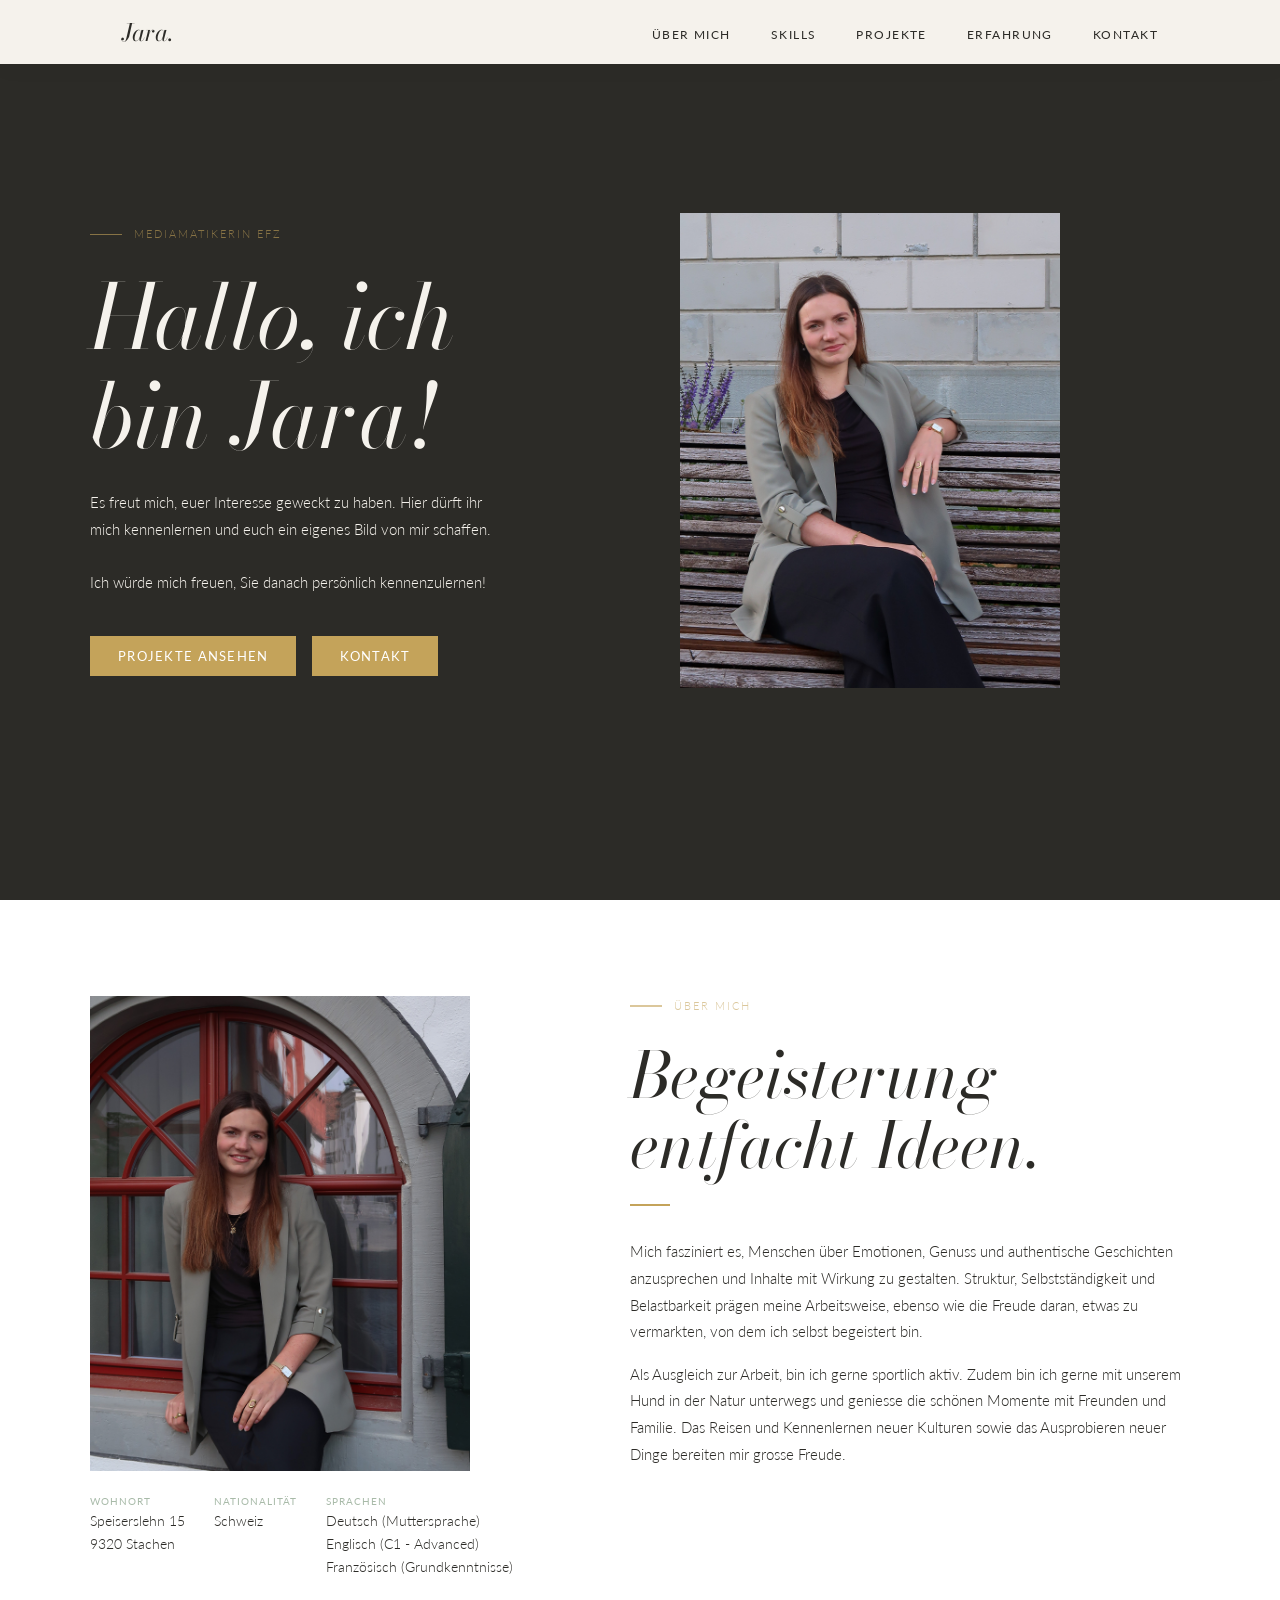
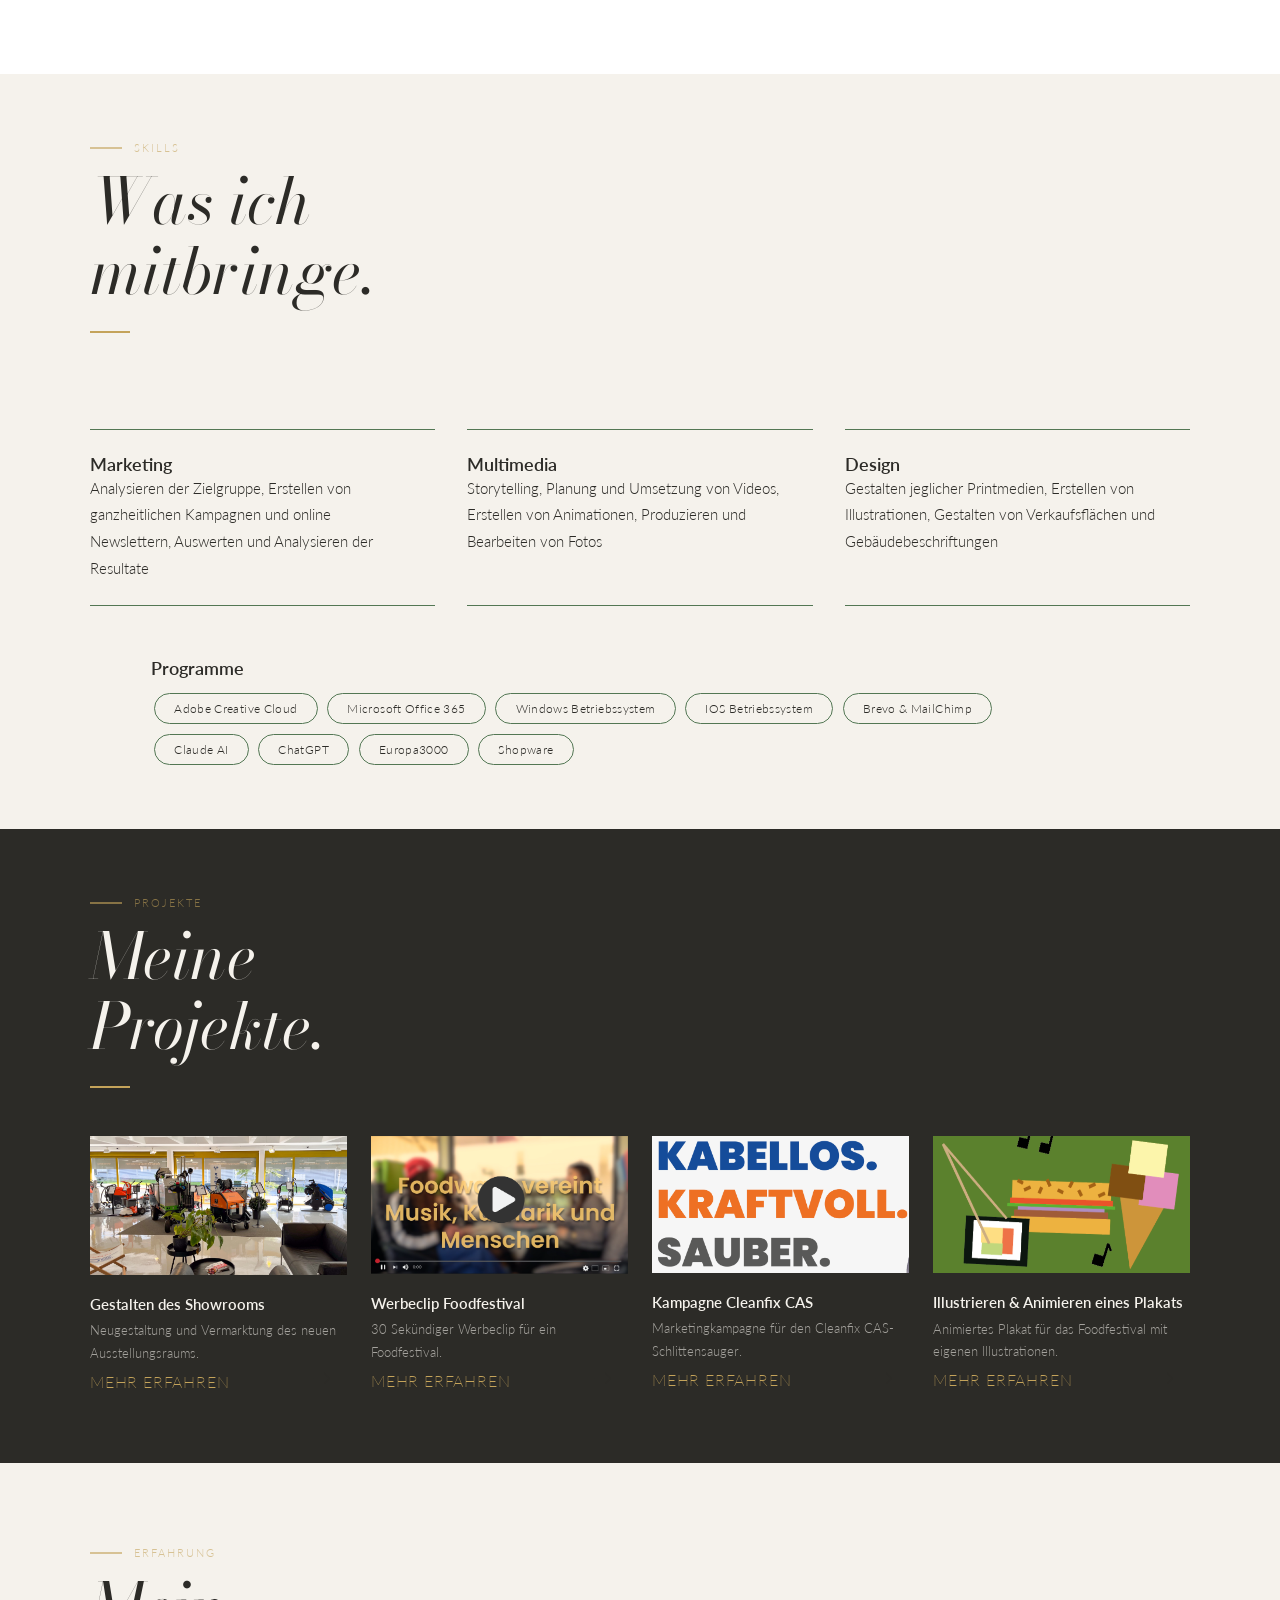
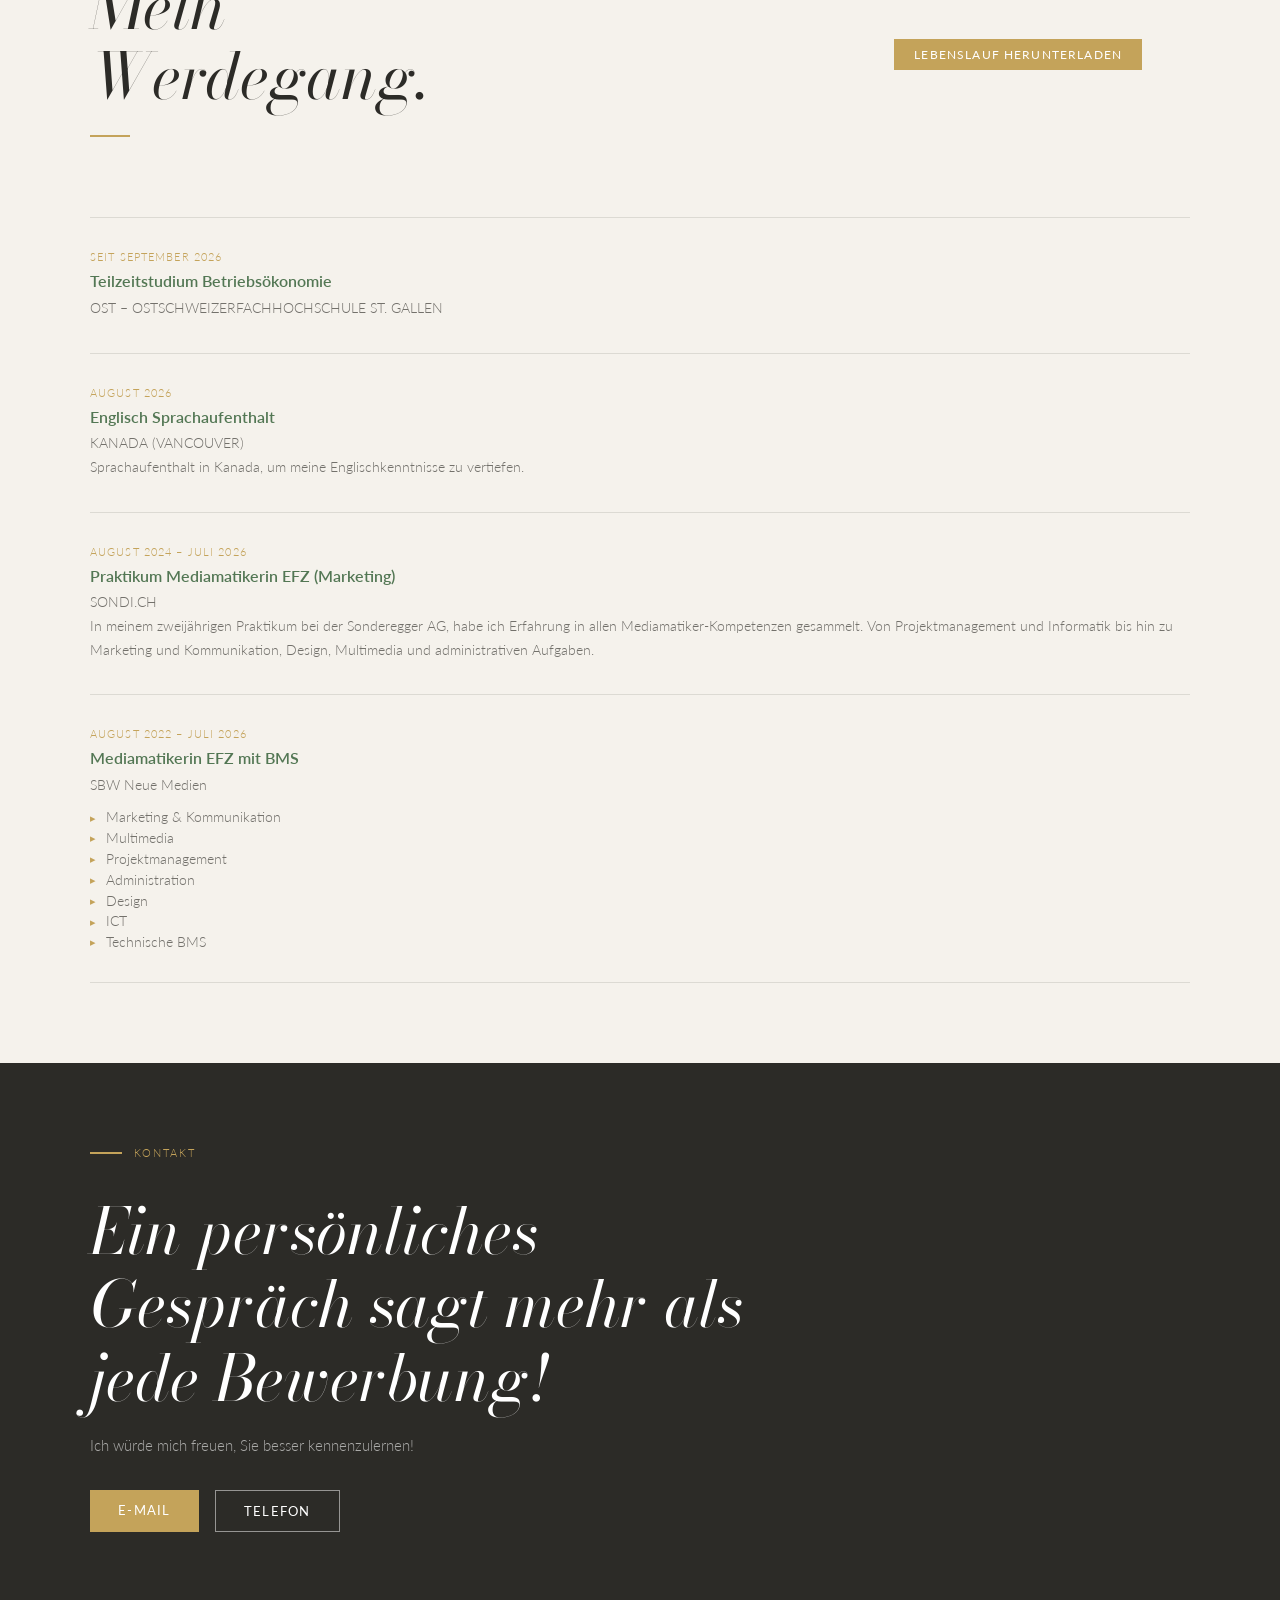
==== index.html @ 86c1e446 "CSS Cache aktualisiert" ====
<!doctype html>
<html lang="de">
  <head>
    <meta charset="UTF-8" />
    <meta name="viewport" content="width=device-width, initial-scale=1.0" />
    <title>Jara Haffter — Portfolio</title>
    <link rel="stylesheet" href="css/style.css?v=2" />
    <link rel="preconnect" href="https://fonts.googleapis.com" />
    <link rel="preconnect" href="https://fonts.gstatic.com" crossorigin />
    <link
      href="https://fonts.googleapis.com/css2?family=Bodoni+Moda:ital,wght@1,400;1,500&family=Lato:wght@300;400;600&display=swap"
      rel="stylesheet"
    />
  </head>
  <body>
    <!-- ==================== NAVIGATION ==================== -->
    <nav id="navbar">
      <div class="nav-inner">
        <a href="#hero" class="nav-logo">Jara.</a>
        <ul class="nav-links">
          <li><a href="#ueber-mich">Über mich</a></li>
          <li><a href="#skills">Skills</a></li>
          <li><a href="#projekte">Projekte</a></li>
          <li><a href="#erfahrung">Erfahrung</a></li>
          <li><a href="#kontakt">Kontakt</a></li>
        </ul>
        <button class="nav-toggle" aria-label="Menu öffnen">
          <span></span><span></span><span></span>
        </button>
      </div>
    </nav>

    <main id="main-page">
      <!-- HERO -->
      <section id="hero">
        <div class="hero-content reveal">
          <p class="label">MEDIAMATIKERIN EFZ</p>
          <h1>Hallo, ich<br />bin Jara!</h1>
          <p class="hero-text">
            Es freut mich, euer Interesse geweckt zu haben. Hier dürft ihr mich kennenlernen und euch ein eigenes Bild von mir schaffen. 
            <br>
            <br>Ich würde mich freuen, Sie danach persönlich kennenzulernen!
          </p>
          <div class="hero-buttons">
            <a href="#projekte" class="btn btn-gold">Projekte ansehen</a>
            <a href="#kontakt" class="btn btn-gold">Kontakt</a>
          </div>
        </div>
        <div class="hero-image reveal reveal-delay">
          <img
            src="assets/Bewerbungsfoto Jara Bank.png"
            alt="Beschreibung"
            class="hero-img-box"
          />
        </div>
      </section>

      <!-- ÜBER MICH -->
      <section id="ueber-mich">
        <div class="ueber-grid">
          <div class="ueber-image reveal">
            <img
              src="assets/Bewerbungsfoto Jara SG.png"
              alt="Beschreibung"
              class="hero-img-box"
            />
            <div class="ueber-meta">
              <div class="meta-item">
                <span class="meta-label">Wohnort</span>
                <span>Speiserslehn 15 <br />9320 Stachen</span>
              </div>
              <div class="meta-item">
                <span class="meta-label">Nationalität</span>
                <span>Schweiz</span>
              </div>
              <div class="meta-item">
                <span class="meta-label">Sprachen</span>
                <span
                  >Deutsch (Muttersprache)<br />Englisch (C1 - Advanced)<br />Französisch
                  (Grundkenntnisse)</span
                >
              </div>
            </div>
          </div>
          <div class="ueber-text reveal reveal-delay">
            <p class="label">ÜBER MICH</p>
            <h2>Begeisterung<br />entfacht Ideen.</h2>
            <div class="gold-line"></div>
            <p>
              Mich fasziniert es, Menschen über Emotionen, Genuss und authentische Geschichten anzusprechen und Inhalte mit Wirkung zu gestalten. Struktur, Selbstständigkeit und Belastbarkeit prägen meine Arbeitsweise, ebenso wie die Freude daran, etwas zu vermarkten, von dem ich selbst begeistert bin.

            </p>
            <p>
               Als Ausgleich zur Arbeit, bin ich gerne sportlich aktiv. Zudem bin ich gerne mit unserem Hund in der Natur unterwegs und geniesse die schönen Momente mit Freunden und Familie. Das Reisen und Kennenlernen neuer Kulturen sowie das Ausprobieren neuer Dinge bereiten mir grosse Freude. 
            </p>
          </div>
        </div>
      </section>

      <!-- ===== SKILLS — Hintergrund: CREAM ===== -->
<section id="skills" class="bg-cream">
  <div class="section-inner">
    <div class="skills-header reveal">
      <div class="skills-top">
        <div>
          <p class="label">SKILLS</p>
          <h2>Was ich<br />mitbringe.</h2>
          <div class="gold-line"></div>
        </div>
        <br>
        
       <!--   <a href="https://acrobat.adobe.com/id/urn:aaid:sc:EU:d9efe374-b7f2-4c94-9b83-6fc487d06c57"
  class="btn btn-gold btn-small"
  target="_blank"
  rel="noopener noreferrer"
>
  Zertifikate herunterladen-->
</a>
      </div>
    </div>

    <!-- Kompetenzen in Kästchen (3 Spalten mit Trennlinie oben) -->
    <div class="skills-grid reveal reveal-delay">
      <div class="skill-box">
        <h3>Marketing</h3>
        <p>Analysieren der Zielgruppe, Erstellen von ganzheitlichen Kampagnen und online Newslettern, Auswerten und Analysieren der Resultate </p>
      </div>
      <div class="skill-box">
        <h3>Multimedia</h3>
        <p>Storytelling, Planung und Umsetzung von Videos, Erstellen von Animationen, Produzieren und Bearbeiten von Fotos</p>
      </div>
      <div class="skill-box">
        <h3>Design</h3>
        <p>Gestalten jeglicher Printmedien, Erstellen von Illustrationen, Gestalten von Verkaufsflächen und Gebäudebeschriftungen</p>
      </div>
    </div>

    <!-- Programme als ovale Buttons -->
    <p class="h3-programme">Programme</p>
    <div class="programmes-pills reveal reveal-delay-2">
      <span class="pill">Adobe Creative Cloud</span>
      <span class="pill">Microsoft Office 365</span>
      <span class="pill">Windows Betriebssystem</span>
      <span class="pill">IOS Betriebssystem</span>
      <span class="pill">Brevo & MailChimp</span>
      <span class="pill">Claude AI</span>
      <span class="pill">ChatGPT</span>
      <span class="pill">Europa3000</span>
      <span class="pill">Shopware</span>
    </div>
  </div>
</section>

      <!-- PROJEKTE -->
      <section id="projekte">
        <div class="projekte-header reveal">
          <p class="label">PROJEKTE</p>
          <h2 class="h2-hell">Meine<br />Projekte.</h2>
          <div class="gold-line"></div>
        </div>
        
        
        <!-- SLIDER WRAPPER -->
<div class="projekte-slider-outer">
  <div class="projekte-grid" id="projekteGrid">
    <div class="projekt-karte" onclick="openProject('abschlussarbeit')">
      <img src="assets/Showroom innen 1.jpg" alt="Gestalten des Showrooms" />
      <div class="projekt-info">
        <h3>Gestalten des Showrooms</h3>
        <p>Neugestaltung und Vermarktung des neuen Ausstellungsraums.</p>
        <h4 class="mehr-erfahren">MEHR ERFAHREN</h4>
      </div>
      <div class="projekt-arrow">→</div>
    </div>
    <div class="projekt-karte" onclick="openProject('werbeclip')">
      <img src="assets/Mockup Foodfestival.png" alt="Werbeclip Foodfestival" />
      <div class="projekt-info">
        <h3>Werbeclip Foodfestival</h3>
        <p>30 Sekündiger Werbeclip für ein Foodfestival.</p>
        <h4 class="mehr-erfahren">MEHR ERFAHREN</h4>
      </div>
      <div class="projekt-arrow">→</div>
    </div>
    <div class="projekt-karte" onclick="openProject('kampagne')">
      <img src="assets/Kampagne Cleanfix.png" alt="Kampagne Cleanfix" />
      <div class="projekt-info">
        <h3>Kampagne Cleanfix CAS</h3>
        <p>Marketingkampagne für den Cleanfix CAS-Schlittensauger.</p>
        <h4 class="mehr-erfahren">MEHR ERFAHREN</h4>
      </div>
      <div class="projekt-arrow">→</div>
    </div>
    <div class="projekt-karte" onclick="openProject('digitalplakat')">
      <img src="assets/Illustrationen Foodfestival.png" alt="Illustrieren & Animieren" />
      <div class="projekt-info">
        <h3>Illustrieren & Animieren eines Plakats</h3>
        <p>Animiertes Plakat für das Foodfestival mit eigenen Illustrationen.</p>
        <h4 class="mehr-erfahren">MEHR ERFAHREN</h4>
      </div>
      <div class="projekt-arrow">→</div>
    </div>
  </div>
  <!-- Slider-Pfeile (nur sichtbar wenn 4 Projekte) -->
  <button class="projekte-prev" onclick="verschiebeGrid(-1)" aria-label="Zurück">&#8592;</button>
  <button class="projekte-next" onclick="verschiebeGrid(1)" aria-label="Weiter">&#8594;</button>
</div>



      </section>

      <!-- ===== ERFAHRUNG — Hintergrund: CREAM ===== -->
      <section id="erfahrung" class="bg-cream">
        <div class="section-inner">
          <!-- Zeile oben: Titel links + Button rechts -->
          <div class="erfahrung-top reveal">
            <div>
              <p class="label">Erfahrung</p>
              <h2>Mein<br />Werdegang.</h2>
              <div class="gold-line"></div>
            </div>
            <a
              href="assets/Jara_Haffter_Lebenslauf.pdf"
              class="btn btn-gold btn-small"
              target="_blank"
              rel="noopener noreferrer"
            >
              Lebenslauf herunterladen
            </a>
          </div>

          <!-- Timeline unten, volle Breite -->
          <div class="erfahrung-timeline reveal reveal-delay">
            <div class="timeline-item">
              <span class="timeline-date">Seit September 2026</span>
              <h4>Teilzeitstudium Betriebsökonomie</h4>
              <p>OST – OSTSCHWEIZERFACHHOCHSCHULE ST. GALLEN</p>
            </div>
            <div class="timeline-item">
              <span class="timeline-date">August 2026</span>
              <h4>Englisch Sprachaufenthalt</h4>
              <p>KANADA (VANCOUVER)</p>
              <p>
                 Sprachaufenthalt in Kanada, um meine Englischkenntnisse zu vertiefen. 
              </p>
            </div>
            <div class="timeline-item">
              <span class="timeline-date">August 2024 – Juli 2026</span>
              <h4>Praktikum Mediamatikerin EFZ (Marketing)</h4>
              <p>SONDI.CH</p>
              <p>
                In meinem zweijährigen Praktikum bei der Sonderegger AG, habe ich Erfahrung in allen Mediamatiker-Kompetenzen gesammelt. Von Projektmanagement und Informatik bis hin zu Marketing und Kommunikation, Design, Multimedia und administrativen Aufgaben.
              </p>
            </div>
            <div class="timeline-item">
              <span class="timeline-date">August 2022 – Juli 2026</span>
              <h4>Mediamatikerin EFZ mit BMS</h4>
              <p>SBW Neue Medien</p>
              <ul class="timeline-list">
                <li>Marketing & Kommunikation</li>
                <li>Multimedia</li>
                <li>Projektmanagement</li>
                <li>Administration</li>
                <li>Design</li>
                <li>ICT</li>
                <li>Technische BMS</li>
              </ul>
            </div>
          </div>
        </div>
      </section>
      
<!-- KONTAKT STARTSEITE -->
<section id="kontakt" class="kontakt-startseite">
  <div class="kontakt-inner reveal">
    <p class="label label-gold">KONTAKT</p>

    <h2>Ein persönliches Gespräch sagt mehr als jede Bewerbung!</h2>

    <p>
      Ich würde mich freuen, Sie besser kennenzulernen!
    </p>

    <div class="kontakt-buttons">
      <a href="mailto:jara.haffter@bluewin.ch" class="btn btn-gold">
        E-Mail
      </a>
      <a href="tel:+41789761591" class="btn btn-outline-light">
        Telefon
      </a>
    </div>
  </div>
</section>

    </main>

    <!-- ==================== PROJEKTSEITEN ==================== -->

    <!-- Projekt: Abschlussarbeit -->
    <div id="project-abschlussarbeit" class="project-page">
      <div class="project-page-inner">
        <button class="back-btn" onclick="closeProject()">
          ← Zurück zu mir
        </button>
        <header class="project-header">
          <h1>Neugestaltung Ausstellungsraum</h1>
          <div class="project-meta">
            <div class="meta-col">
              <span class="meta-label">Auftraggeber</span>
              <p>SOND.CH</p>
            </div>
            <div class="meta-col">
              <span class="meta-label">Aufgabe</span>
              <p>Neugestaltung, Umsetzung und Vermarktung Ausstellungsraum</p>
            </div>
            <div class="meta-col">
              <span class="meta-label">Kompetenzen</span>
              <p>
                Projektmanagement, Gestaltung, Marketing, Verkaufspsychologie
              </p>
            </div>
          </div>
        </header>
        <div class="slider-wrapper">
  <div class="slider-track">
    <!-- Deine 4 echten Bilder -->
    <img src="assets/Showroom Eingang.png" alt="Showroom 1" class="slide-img">
    <img src="assets/Showroom innen 1.jpg" alt="Showroom 2" class="slide-img">
    <img src="assets/Showroom innen 2.jpg" alt="Showroom 3" class="slide-img">
    <img src="assets/Showroom innen 3.jpg" alt="Showroom 4" class="slide-img">
    
    <!-- Erste 3 nochmals für nahtlosen Loop -->
    <img src="assets/Showroom Eingang.png" alt="Showroom 1" class="slide-img">
    <img src="assets/Showroom innen 1.jpg" alt="Showroom 2" class="slide-img">
    <img src="assets/Showroom innen 2.jpg" alt="Showroom 3" class="slide-img">
  </div>
</div>
        <div class="project-section project-section-dark">
          <div class="project-section-inner">
            <p class="label label-gold">Ausgangslage</p>
            <h2>Lagerraum<br />und Chaos.</h2>
            <div class="gold-line"></div>
            <div class="project-text-qr">
              <p>
                Zu Beginn der Abschlussarbeit war der Ausstellungsraum 
unübersichtlich und wurde als Lagerraum statt als 
Präsentationsfläche genutzt. Es fehlten Struktur, Ordnung 
und ein ansprechendes Konzept. Ziel der Arbeit war die 
Neugestaltung und gezielte Vermarktung des Raumes, um 
ihn attraktiver und funktionaler zu machen.
              </p>
            <img
                src="assets/Showroom Ausgangslage.png"
                alt="Beschreibung"
                class="Showroom-qr-code"
              />   <a href="https://www.youtube.com/shorts/EJjlT7f16Dc" target="_blank" rel="noopener noreferrer">
    
            </div>
               <a href="https://www.youtube.com/watch?v=IgrmFS0_rEs" target="_blank" rel="noopener noreferrer">

  <h4> Ausgangslage des Showrooms ansehen →</h4></a>
          </div>
        </div>
        <div class="project-section project-section-light">
          <div class="project-section-inner">
            <p class="label">Umsetzung</p>
            <h2>Planen. Schuften.<br />Koordinieren.</h2>
            <div class="gold-line"></div>
            <p>
              Für die Umsetzung des neuen Ausstellungsraums übernahm 
ich die Planung, Gestaltung und praktische Einrichtung des 
Raumes. Zudem koordinierte ich die Zusammenarbeit mit 
Herstellern und setzte verschiedene Marketingmassnahmen 
um, darunter Printmedien wie Gebäudebeschriftungen, 
Kundenstopper und eine Eingangstafel sowie einen Newsletter 
zur Kundeneinladung.
            </p>
          </div>
        </div>
        <div class="project-section project-section-cream">
          <div class="project-section-inner">
            <p class="label">Resultat</p>
            <h2>Ein Raum<br />der verkauft.</h2>
            <div class="gold-line"></div>
            <div class="project-text-qr">
              <p>
                Durch die Neugestaltung entstand aus einem unübersichtlichen 
Lagerraum ein moderner und ansprechender Ausstellungsraum 
mit klarer Struktur. Der Raum dient nun nicht mehr nur zur 
Aufbewahrung, sondern unterstützt aktiv die Präsentation und 
den Verkauf der Produkte.
              </p>
              <img
                src="assets/Showroom Endresultat.png"
                alt="Beschreibung"
                class="Showroom-qr-code"
              />
            </div>
            <a href="https://youtu.be/GZUeJyhZw00?si=0cGHIA0KCc6vvdgM" target="_blank" rel="noopener noreferrer">

  <h4> Endresultat des Showrooms ansehen →</h4></a>
          </div>
        </div>
        <div class="naechstes-projekt" onclick="openProject('werbeclip')">
          <span>Nächstes Projekt</span><span class="arrow-long">→</span>
        </div>
        <footer class="project-footer">
          <!-- KONTAKT -->
      <section id="kontakt">
        <div class="kontakt-inner reveal">
          <p class="label label-gold">KONTAKT</p>
          <h2>Ein persönliches Gespräch sagt mehr als jede Bewerbung!</h2>
          <p>
            Ich würde mich freuen, Sie besser
            kennenzulernen!
          </p>
          <div class="kontakt-buttons">
            <a href="mailto:jara.haffter@bluewin.ch" class="btn btn-gold"
              >E-Mail</a
            >
            <a href="tel:+41789761591" class="btn btn-outline-light">Telefon</a>
          </div>
        </div>
        <div class="kontakt-image reveal reveal-delay">
         
      </section>
    </main>

        </footer>
      </div>
    </div>

    <!-- Projekt: Werbeclip -->
    <div id="project-werbeclip" class="project-page">
      <div class="project-page-inner">
        <button class="back-btn" onclick="closeProject()">
          ← Zurück zu mir
        </button>
        <header class="project-header">
          <div class="project-title-row">
            <h1>Werbeclip<br />Foodfestival</h1>
            <img
              src="assets/Logo Foodfestival.png"
              alt="Beschreibung"
              class="Logo-foodfestival"
            />
          </div>
          <div class="project-meta">
            <div class="meta-col">
              <span class="meta-label">Auftraggeber</span>
              <p>SBW Neue Medien</p>
            </div>
            <div class="meta-col">
              <span class="meta-label">Aufgabe</span>
              <p>30 Sekündiger Werbeclip für ein Kulinarisches Foodfestival</p>
            </div>
            <div class="meta-col">
              <span class="meta-label">Kompetenzen</span>
              <p>Filmen, Videobearbeitung, Colorgrading</p>
            </div>
          </div>
        </header>
        <a href="https://youtu.be/MUrGu_nYk3Q?si=TOD7Xm5jo0huGFuM" target="_blank" rel="noopener noreferrer">
  <img 
    src="assets/Mockup Foodfestival.png"
    alt="Beschreibung"
    class="mockup-foodfestival"
  />
</a>
        <div class="project-section project-section-dark">
          <div class="project-section-inner">
            <p class="label label-gold">Ausgangslage</p>
            <h2>Szene ohne<br />Event.</h2>
            <div class="gold-line"></div>
            <p>
              Die Ausgangslage des Projekts war die Produktion eines 30-sekündigen 
Werbeclips für ein fiktives Foodfestival. Da kein echtes Festival stattfand,
stand uns kein originales Videomaterial zur Verfügung. Deshalb mussten 
wir eine passende Story entwickeln, die wir mit eigenen Aufnahmen kreativ 
und realistisch umsetzen konnten.
            </p>
          </div>
        </div>
        <div class="project-section project-section-light">
          <div class="project-section-inner">
            <p class="label">Umsetzung</p>
            <h2>Produzieren. Bearbeiten.<br />Finalisieren.</h2>
            <div class="gold-line"></div>
            <p>
              Für die Umsetzung entwickelten wir eine eigene Storyline und filmten sämtliche 
Szenen selbst mit eigenen Schauspielern. Anschliessend bearbeiteten wir das Material 
durch Videoschnitt und Color Grading und passten den Werbeclip sowohl im Hoch- 
als auch im Querformat an.
            </p>
            <img
              src="assets/Storyboard Foodfestival.png"
              alt="Beschreibung"
              class="storyboard"
            />
          </div>
        </div>
        <div class="project-section project-section-cream">
          <div class="project-section-inner">
            <p class="label">Resultat</p>
            <h2>Musik & Kulinarik<br />vereint.</h2>
            <div class="gold-line"></div>
            <p>
              Durch die kreative Umsetzung entstand trotz fehlender Möglichkeit, ein echtes 
Foodfestival zu filmen, ein lebendiger und stimmungsvoller Werbeclip. Das 
Video verbindet Kulinarik und Musik zu einem gemeinsamen Erlebnis und 
vermittelt die Atmosphäre eines vielseitigen Festivals. So zeigt der Clip, dass 
das Festival für alle gedacht ist und jede Besucherin und jeder Besucher etwas 
Passendes für sich entdecken kann. 
            </p>
            <div class="project-qr-row">
  <div class="qr-item">
    <a href="https://youtu.be/MUrGu_nYk3Q?si=3A1ZSjH2JjFM_AS5" target="_blank" rel="noopener noreferrer">
      <h4>Video im Querformat ansehen →</h4>
    </a>
    <img src="assets/Werbeclip Foodfestival.png" alt="QR Querformat" class="Showroom-qr-code"/>
  </div>
  <div class="qr-item">
    <a href="https://youtube.com/shorts/uzRjJMxq1lc?si=EtrHERQIF9JhZGFL" target="_blank" rel="noopener noreferrer">
      <h4>Video im Hochformat ansehen →</h4>
    </a>
    <img src="assets/Werbeclip Foodfestival 9x16.png" alt="QR Hochformat" class="Showroom-qr-code"/>
  </div>
</div>
          </div>
        </div>
        <div class="naechstes-projekt" onclick="openProject('kampagne')">
          <span>Nächstes Projekt</span><span class="arrow-long">→</span>
        </div>
        <footer class="project-footer">
          <!-- KONTAKT -->
      <section id="kontakt">
        <div class="kontakt-inner reveal">
          <p class="label label-gold">KONTAKT</p>
          <h2>Ein persönliches Gespräch sagt mehr als jede Bewerbung!</h2>
          <p>
            Ich würde mich freuen, Sie besser
            kennenzulernen!
          </p>
          <div class="kontakt-buttons">
            <a href="mailto:jara.haffter@bluewin.ch" class="btn btn-gold"
              >E-Mail</a
            >
            <a href="tel:+41789761591" class="btn btn-outline-light">Telefon</a>
          </div>
        </div>
        <div class="kontakt-image reveal reveal-delay">
         
      </section>
        </footer>
      </div>
    </div>

    <!-- Projekt: Digital Plakat -->
    <div id="project-digitalplakat" class="project-page">
      <div class="project-page-inner">
        <button class="back-btn" onclick="closeProject()">
          ← Zurück zu mir
        </button>
        <header class="project-header">
          <div class="project-title-row">
            <h1>Animation<br />Foodfestival</h1>
            <img
              src="assets/Logo Foodfestival.png"
              alt="Beschreibung"
              class="Logo-foodfestival"
            />
          </div>
          <div class="project-meta">
            <div class="meta-col">
              <span class="meta-label">Auftraggeber</span>
              <p>SBW Neue Medien</p>
            </div>
            <div class="meta-col">
              <span class="meta-label">Aufgabe</span>
              <p>
                Digitales Plakat für das Foodfestival mit eigenen Illustrationen
              </p>
            </div>
            <div class="meta-col">
              <span class="meta-label">Kompetenzen</span>
              <p>Illustration, Animation, Design</p>
            </div>
          </div>
        </header>
        <div class="project-plakat-row">
          <img
            src="assets/Mockup Animationsplakat.png"
            alt="Beschreibung"
            class="animationsplakat"
          />
        
          <div class="CTA1">
            <a href="https://www.youtube.com/shorts/EJjlT7f16Dc" target="_blank" rel="noopener noreferrer">
    <h4>Animiertes Plakat ansehen →</h4>
  </a>
          </div>
          <img
            src="assets/Animation Foodfestival.png"
            alt="Beschreibung"
            class="Logo-foodfestival"
          /> 
        </div>
        <div class="project-section project-section-dark">
          <div class="project-section-inner">
            <p class="label label-gold">Ausgangslage</p>
            <h2>Simpel aber<br />aussagekräftig.</h2>
            <div class="gold-line"></div>
            <p>
              Ausgangslage des Projekts war die Entwicklung eines visuellen
              Auftritts für das Foodfestival. Dafür sollten eigene
              Illustrationen und Grafiken gestaltet werden, die das Thema
              Kulinarik und Festivalstimmung widerspiegeln.
            </p>
          </div>
        </div>
        <div class="project-section project-section-light">
          <div class="project-section-inner">
            <p class="label">Umsetzung</p>
            <h2>Einfach in<br />Szene gebracht.</h2>
            <div class="gold-line"></div>
            <p>
              In der Umsetzung wurden die Illustrationen sorgfältig in Adobe
              Illustrator erstellt. Anschliessend wurden die Grafiken in Adobe
              After Effects importiert, wo sie animiert und zu einem lebendigen,
              bewegten Plakat zusammengestellt wurden.
            </p>
            <div class="illustration-row">
              <img
                src="assets/Glase Foodfestival.png"
                alt="Beschreibung"
                class="Logo-foodfestival"
              />
              <img
                src="assets/Burger Foodfestival.png"
                alt="Beschreibung"
                class="Logo-foodfestival"
              />
              <img
                src="assets/Sushi Foodfestival.png"
                alt="Beschreibung"
                class="Logo-foodfestival"
              />
            </div>
          </div>
        </div>
        <div class="project-section project-section-cream">
          <div class="project-section-inner">
            <p class="label">Resultat</p>
            <h2>Musik & Kulinarik<br />vereint.</h2>
            <div class="gold-line"></div>
            <p>
              Durch die gestalterische und technische Umsetzung entstand ein
              animiertes Plakat, das Musik und Kulinarik miteinander verbindet.
              Verschiedene Speisen und musikalische Elemente verschmelzen zu
              einer lebendigen Gesamtkomposition.
            </p>
            <a href="https://www.youtube.com/shorts/EJjlT7f16Dc" target="_blank" rel="noopener noreferrer">
    <h4 class="CTA2">Animiertes Plakat ansehen →</h4>
  </a>
            <img
              src="assets/Animation Foodfestival.png"
              alt="Beschreibung"
              class="Logo-foodfestival"
            />
          </div>
        </div>
        <div class="naechstes-projekt" onclick="openProject('abschlussarbeit')">
          <span>Nächstes Projekt</span><span class="arrow-long">→</span>
        </div>
        <footer class="project-footer">
          <!-- KONTAKT -->
      <section id="kontakt">
        <div class="kontakt-inner reveal">
          <p class="label label-gold">KONTAKT</p>
          <h2>Ein persönliches Gespräch sagt mehr als jede Bewerbung!</h2>
          <p>
            Ich würde mich freuen, Sie besser
            kennenzulernen!
          </p>
          <div class="kontakt-buttons">
            <a href="mailto:jara.haffter@bluewin.ch" class="btn btn-gold"
              >E-Mail</a
            >
            <a href="tel:+41789761591" class="btn btn-outline-light">Telefon</a>
          </div>
        </div>
        <div class="kontakt-image reveal reveal-delay">
         
      </section>
        </footer>
      </div>
    </div>


    <!-- Projekt: Kampagne Cleanfix -->
<div id="project-kampagne" class="project-page">
  <div class="project-page-inner">
    <button class="back-btn" onclick="closeProject()">
      ← Zurück zu mir
    </button>
    <header class="project-header">
      <h1>Kampagne<br />Cleanfix CAS</h1>
      <div class="project-meta">
        <div class="meta-col">
          <span class="meta-label">Auftraggeber</span>
          <p>Sonderegger AG</p>
        </div>
        <div class="meta-col">
          <span class="meta-label">Aufgabe</span>
          <p>Marketingkampagne für die CAS-Schlittensauger von Cleanfix</p>
        </div>
        <div class="meta-col">
          <span class="meta-label">Kompetenzen</span>
          <p>Marketing, Design, Kampagnenführung, Auswertung</p>
        </div>
      </div>
    </header>

    <!-- Bild oben — ersetze mit deinem Asset 
    <img src="assets/Kampagne Cleanfix.png" alt="Kampagne Cleanfix" style="width:100%; margin-bottom:3rem; object-fit:cover; max-height:480px;" />
-->
    <div class="project-section project-section-dark">
      <div class="project-section-inner">
        <p class="label label-gold">Ausgangslage</p>
        <h2>Ein Produkt.<br />Eine Botschaft.</h2>
        <div class="gold-line"></div>
        <p>
          Für die Marke Cleanfix übernahm ich die Marketingkampagne für den CAS-Schlittensauger. Der Auftrag umfasste die gesamte Kampagnenführung, von der strategischen Planung über die kreative Umsetzung bis hin zur datenbasierten Auswertung. Ziel war es, die Kernbotschaft des Produkts kabellos, kraftvoll und effizient, klar und zielgruppengerecht zu kommunizieren und die Verkaufszahlen messbar zu steigern.
        </p>
      </div>
    </div>

    <div class="project-section project-section-light">
      <div class="project-section-inner">
        <p class="label">Umsetzung</p>
        <h2>Planen. Gestalten.<br />Auswerten.</h2>
        <div class="gold-line"></div>
        <p>
          In der Planungsphase analysierte ich die Zielgruppe und definierte die relevanten Kommunikationskanäle sowie die Kernbotschaften der Kampagne. Darauf aufbauend entwickelte ich ein Design, das sich durch alle Massnahmen zog. Die kreativen Inhalte umfassten einen Newsletter sowie eine E-Mail-Signatur und einen digitalen Banner, die gestalterisch und inhaltlich auf die Produktstärken ausgerichtet waren. Dabei legte ich besonderen Wert auf eine klare visuelle Hierarchie, eine wirkungsvolle Call-to-Action-Führung und eine durchgehend markenkonforme Bildsprache. Anschliessend übernahm ich die Auswertung der Kampagne anhand der definierten KPIs.
        </p>
        <div class="illustration-row" style="margin-top:2rem; flex-wrap:wrap; gap:1.5rem; align-items:flex-start;">
          <div>
            <p class="meta-label" style="font-size:0.65rem; letter-spacing:0.1em; text-transform:uppercase; color:#537754; opacity:0.6; margin-bottom:0.5rem;">E-Mailsignatur</p>
            <!-- Ersetze mit deinem Asset: assets/Kampagne Signatur.png -->
            <img src="assets/Kampagne Signatur.png" alt="E-Mail Signatur" style="max-width:320px; border:1px solid #e0ddd5;" />
          </div>
          <div>
            <p class="meta-label" style="font-size:0.65rem; letter-spacing:0.1em; text-transform:uppercase; color:#537754; opacity:0.6; margin-bottom:0.5rem;">Digitaler Banner</p>
            <!-- Ersetze mit deinem Asset: assets/Kampagne Banner.png -->
            <img src="assets/Kampagne Banner.png" alt="Digitaler Banner" style="max-width:320px; border:1px solid #e0ddd5;" />
          </div>
        </div>
      </div>
    </div>

    <div class="project-section project-section-cream">
      <div class="project-section-inner">
        <p class="label">Resultat</p>
        <h2>Kabellos.<br />Kraftvoll. Sauber.</h2>
        <div class="gold-line"></div>
        <div class="project-text-qr">
          <p>
            Durch die gezielte Kampagnenführung entstand ein konsistenter und wirkungsvoller Markenauftritt für den CAS-Schlittensauger. Die Massnahmen kommunizierten die Produktstärken klar und zielgruppengerecht, steigerten die Aufmerksamkeit und lieferten messbare Resultate anhand der definierten KPIs.
          </p>
          <!-- QR-Code Platzhalter — ersetze src mit deinem Asset -->
          <img src="assets/Kampagne QR.png" alt="Newsletter ansehen" class="Showroom-qr-code" />
        </div>
        <h4 style="margin-top:1rem;"><a href="https://mailchi.mp/873b0a849e50/kabellos-kraftvoll-sauber-cleanfix-cas-sauger-jetzt-entdecken" target="_blank" rel="https://mailchi.mp/873b0a849e50/kabellos-kraftvoll-sauber-cleanfix-cas-sauger-jetzt-entdecken">Newsletter ansehen →</a></h4>
      </div>
    </div>

    <div class="naechstes-projekt" onclick="openProject('digitalplakat')">
      <span>Nächstes Projekt</span><span class="arrow-long">→</span>
    </div>

<footer class="project-footer">
  <section style="background:var(--dark); padding:6rem max(2rem, calc((100vw - 1100px) / 2 + 2rem)); display:flex; align-items:flex-end; justify-content:space-between; overflow:hidden;">
    <div style="flex:1; max-width:600px;">
      <p class="label label-gold">KONTAKT</p>
      <h2 style="color:var(--white); font-size:clamp(2.5rem, 5vw, 5rem); margin-bottom:1rem;">Ein persönliches Gespräch sagt mehr als jede Bewerbung!</h2>
      <p style="color:rgba(255,255,255,0.6); margin-bottom:2rem;">Ich würde mich freuen, Sie besser kennenzulernen!</p>
      <div class="kontakt-buttons">
        <a href="mailto:jara.haffter@bluewin.ch" class="btn btn-gold">E-Mail</a>
        <a href="tel:+41789761591" class="btn btn-outline-light">Telefon</a>
      </div>
    </div>
  </section>
</footer>
  </div>
</div>

    <script src="js/main.js"></script>
  </body>
</html>
---- css/style.css ----
/* ==========================================
   JARA HAFFTER PORTFOLIO — STYLESHEET
   ========================================== */

/* ---------- CSS VARIABLEN ---------- */
:root {
  --cream: #f5f2ec;
  --dark: #2c2b27;
  --gold: #c4a35a;
  --green: #537754;
  --white: #ffffff;
  --red: #750429;

  --font-title: "Bodoni Moda", Georgia, serif;
  --font-body: "Lato", sans-serif;

  --max-width: 1100px;
  --nav-height: 64px;
  --transition: 0.3s ease;
}

/* ---------- RESET ---------- */
*,
*::before,
*::after {
  box-sizing: border-box;
  margin: 0;
  padding: 0;
}
html {
  scroll-behavior: smooth;
}
body {
  font-family: var(--font-body);
  font-weight: 300;
  background: var(--cream);
  color: var(--dark);
  overflow-x: hidden;
}
img {
  max-width: 100%;
  display: block;
}
ul {
  list-style: none;
}
a {
  text-decoration: none;
  color: inherit;
  transition: color var(--transition);
}

/* ---------- TYPOGRAFIE ---------- */
h1,
h2 {
  font-family: var(--font-title);
  font-style: italic;
  font-weight: 400;
  line-height: 1.1;
}
h1 {
  font-size: clamp(3rem, 7vw, 7rem);
}
h2 {
  font-size: clamp(2.5rem, 5vw, 5rem);
}
h3 {
  font-family: var(--font-body);
  font-weight: 600;
  font-size: 1.1rem;
}
h4 {
  font-family: var(--font-body);
  font-weight: 600;
  font-size: 1rem;
}
p {
  font-size: 0.95rem;
  line-height: 1.75;
  font-weight: 300;
}

.label {
  font-family: var(--font-body);
  font-weight: 300;
  font-size: 0.7rem;
  letter-spacing: 0.18em;
  text-transform: uppercase;
  color: #c4a35a;
  opacity: 0.6;
  margin-bottom: 0.5rem;
  display: flex;
  align-items: center;
  gap: 0.75rem;
}
.label::before {
  content: "";
  display: inline-block;
  width: 2rem;
  height: 1.5px;
  background: var(--gold);
  flex-shrink: 0;
}
.label-gold {
  color: var(--gold);
  opacity: 1;
}

.gold-line {
  width: 2.5rem;
  height: 2px;
  background: var(--gold);
  margin: 1.5rem 0 2rem;
}

/* ---------- BUTTONS ---------- */
.btn {
  display: inline-block;
  padding: 0.75rem 1.75rem;
  font-family: var(--font-body);
  font-size: 0.8rem;
  font-weight: 400;
  letter-spacing: 0.1em;
  text-transform: uppercase;
  transition: all var(--transition);
  cursor: pointer;
  border: none;
}
.btn-gold {
  background: var(--gold);
  color: var(--white);
}
.btn-gold:hover {
  background: var(--dark);
  color: var(--white);
}
.btn-outline {
  background: transparent;
  border: 1.5px solid var(--dark);
  color: var(--dark);
}
.btn-outline:hover {
  background: var(--gold);
  border-color: var(--gold);
  color: var(--white);
}
.btn-outline-light {
  background: transparent;
  border: 1.5px solid rgba(255, 255, 255, 0.5);
  color: var(--white);
}
.btn-outline-light:hover {
  background: var(--gold);
  border-color: var(--gold);
}
.btn-small {
  padding: 0.55rem 1.25rem;
  font-size: 0.72rem;
}

/* ---------- PLATZHALTER ---------- */
.img-placeholder {
  background: #e0ddd5;
  border-radius: 2px;
}

/* ---------- NAVIGATION ---------- */
#navbar {
  position: fixed;
  top: 0;
  left: 0;
  right: 0;
  z-index: 1000;
  height: var(--nav-height);
  background: var(--cream);
  box-shadow: 0 1px 20px rgba(44, 43, 39, 0.07);
}
.nav-inner {
  max-width: var(--max-width);
  margin: 0 auto;
  padding: 0 2rem;
  height: 100%;
  display: flex;
  align-items: center;
  justify-content: space-between;
}
.nav-logo {
  font-family: var(--font-title);
  font-style: italic;
  font-size: 1.5rem;
  color: var(--dark);
  font-weight: 400;
}
.nav-logo:hover {
  color: var(--gold);
}
.nav-links {
  display: flex;
  gap: 2.5rem;
}
.nav-links a {
  font-size: 0.75rem;
  font-weight: 400;
  letter-spacing: 0.12em;
  text-transform: uppercase;
  color: var(--dark);
  position: relative;
  padding-bottom: 3px;
}
.nav-links a::after {
  content: "";
  position: absolute;
  bottom: 0;
  left: 0;
  width: 0;
  height: 1.5px;
  background: var(--gold);
  transition: width var(--transition);
}
.nav-links a:hover {
  color: var(--gold);
}
.nav-links a:hover::after {
  width: 100%;
}
.nav-toggle {
  display: none;
  flex-direction: column;
  gap: 5px;
  background: none;
  border: none;
  cursor: pointer;
  padding: 4px;
}
.nav-toggle span {
  display: block;
  width: 24px;
  height: 1.5px;
  background: var(--dark);
  transition: all var(--transition);
}

/* ---------- REVEAL ANIMATIONEN ---------- */
.reveal {
  opacity: 1;
  transform: translateY(0);
  transition: opacity 0.75s ease, transform 0.75s ease;
}
.reveal.visible {
  opacity: 1;
  transform: translateY(0);
}
.reveal-delay { transition-delay: 0.15s; }
.reveal-delay-2 { transition-delay: 0.3s; }

/* ---------- HERO ---------- */
#hero {
  min-height: 100vh;
  background-color: #2c2b27;
  display: grid;
  grid-template-columns: 1fr 1fr;
  align-items: center;
  gap: 5rem;
  padding-top: var(--nav-height);
  padding-bottom: 4rem;
  padding-left: max(2rem, calc((100vw - var(--max-width)) / 2));
  padding-right: max(2rem, calc((100vw - var(--max-width)) / 2));
}
.hero-content .label { margin-bottom: 1.5rem; }
.hero-content h1 { margin-bottom: 1.5rem; color: var(--cream); }
.hero-text { max-width: 420px; margin-bottom: 2.5rem; color: var(--cream); }
.hero-buttons { display: flex; gap: 1rem; flex-wrap: wrap; }
.hero-img-box { width: 100%; aspect-ratio: 4/5; max-width: 380px; }

/* ---------- ÜBER MICH ---------- */
#ueber-mich {
  background: var(--white);
  padding-top: 6rem;
  padding-bottom: 6rem;
  padding-left: max(2rem, calc((100vw - var(--max-width)) / 2));
  padding-right: max(2rem, calc((100vw - var(--max-width)) / 2));
}
.ueber-grid {
  max-width: var(--max-width);
  margin: 0 auto;
  display: grid;
  grid-template-columns: 1fr 1.3fr;
  align-items: start;
  padding: 0;
}
.ueber-img-box { width: 100%; aspect-ratio: 3/4; margin-bottom: 2rem; }
.ueber-meta { display: flex; position: relative; width: 540px; gap: 1.8rem; margin-top: 1.5rem; }
.meta-item .meta-label {
  font-size: 0.65rem;
  font-weight: 400;
  letter-spacing: 0.1em;
  text-transform: uppercase;
  color: #537754;
  opacity: 0.5;
  display: block;
  margin-bottom: 0.2rem;
}
.meta-item span:last-child { font-size: 0.85rem; line-height: 1.6; }
.ueber-text .label { margin-bottom: 1.5rem; }
.ueber-text p { margin-bottom: 1rem; }

/* ---------- SKILLS ---------- */
#skills {
  padding: 4rem max(2rem, calc((100vw - var(--max-width)) / 2));
  background: var(--cream);
}
.section-inner { max-width: var(--max-width); margin: 0 auto; padding: 0; }
.skills-top {
  display: flex;
  flex-direction: row;
  align-items: flex-start;
  justify-content: space-between;
  gap: 2rem;
  margin-bottom: 0;
}
.skills-top > div { flex: 1; }
.skills-top > a { flex-shrink: 0; margin-top: 6rem; margin-right: 10rem; }
.skill-box {
  border-top: 1.5px solid #537754;
  border-bottom: 1.5px solid #537754;
  padding: 1.5rem 2rem 1.5rem 0;
}
.skill-box:hover { border-color: var(--gold); transform: translateY(-4px); }
.skills-header { max-width: var(--max-width); margin: 0 auto 3rem; }
.skills-grid {
  max-width: var(--max-width);
  margin: 0 auto 3rem;
  display: grid;
  grid-template-columns: repeat(3, 1fr);
  gap: 2rem;
  padding-top: 1rem;
}
.skill-group { border-top: 1.5px solid var(--dark); padding-top: 1.5rem; }
.skill-group h3 { margin-bottom: 0.75rem; font-size: 0.9rem; }
.skill-group p { font-size: 0.82rem; opacity: 0.7; }
.h3-programme { font-family: var(--font-body); font-weight: 600; font-size: 1.1rem; margin-left: 3.8rem; margin-bottom: 0.5rem; }
.programmes-pills { display: flex; flex-wrap: wrap; gap: 0.6rem; margin-left: 4rem; margin-right: 10rem; }
.pill {
  display: inline-block;
  padding: 0.45rem 1.2rem;
  border: 1.5px solid #537754;
  border-radius: 999px;
  font-size: 0.75rem;
  font-weight: 300;
  letter-spacing: 0.03em;
  transition: all var(--transition);
  cursor: default;
}
.pill:hover { border-color: var(--gold); color: var(--gold); }

/* ---------- PROJEKTE ---------- */
#projekte {
  padding-top: 4rem;
  padding-bottom: 4rem;
  padding-left: max(2rem, calc((100vw - var(--max-width)) / 2));
  padding-right: max(2rem, calc((100vw - var(--max-width)) / 2));
  background: #2c2b27;
}
.projekte-header {
  max-width: var(--max-width);
  margin: 0 auto 3rem;
}
.h2-hell { color: #f5f2ec; }

/* 4 Karten nebeneinander */
.projekte-slider-outer {
  max-width: var(--max-width);
  margin: 0 auto;
}
#projekteGrid {
  display: grid !important;
  grid-template-columns: repeat(4, 1fr) !important;
  gap: 1.5rem;
}
.projekte-prev,
.projekte-next {
  display: none;
}

.projekt-karte {
  cursor: pointer;
  position: relative;
  overflow: hidden;
  transition: transform var(--transition);
}
.projekt-karte:hover { transform: translateY(-4px); }
.projekt-karte:hover .projekt-arrow { color: var(--gold); transform: translateX(4px); }
.projekt-info { padding: 1.25rem 0 0.5rem; }
.projekt-info h3 { font-size: 0.95rem; margin-bottom: 0.4rem; color: #f5f2ec; }
.projekt-info p { font-size: 0.8rem; opacity: 0.6; color: #f5f2ec; }
.mehr-erfahren { font-weight: 200; font-size: 1rem; letter-spacing: 0.05em; margin-top: 0.5rem; color: #c4a35a; }
.projekt-arrow { position: absolute; bottom: 0.6rem; right: 1rem; font-size: 1.2rem; transition: all var(--transition); }

/* ---------- ERFAHRUNG ---------- */
#erfahrung {
  background: var(--cream);
  color: var(--dark);
  padding: 5rem max(2rem, calc((100vw - var(--max-width)) / 2));
}
.erfahrung-top {
  display: flex;
  flex-direction: row;
  align-items: flex-start;
  justify-content: space-between;
  gap: 2rem;
  margin-bottom: 3rem;
}
.erfahrung-top > div { flex: 1; }
.erfahrung-top > a { flex-shrink: 0; margin-top: 6rem; margin-right: 10rem; }
.timeline-item { padding: 2rem 0; border-bottom: 1px solid rgba(44, 43, 39, 0.12); }
.timeline-item:hover { transform: translateY(-4px); }
.timeline-item:first-child { border-top: 1px solid rgba(44, 43, 39, 0.12); }
.timeline-date { font-size: 0.7rem; letter-spacing: 0.1em; text-transform: uppercase; color: var(--gold); display: block; margin-bottom: 0.5rem; }
.timeline-item h4 { color: #537754; font-size: 1rem; margin-bottom: 0.4rem; }
.timeline-item p { color: rgba(44, 43, 39, 0.65); font-size: 0.85rem; }
.timeline-list { margin-top: 0.75rem; display: flex; flex-direction: column; gap: 0.3rem; }
.timeline-list li { font-size: 0.85rem; color: rgba(44, 43, 39, 0.65); padding-left: 1rem; position: relative; }
.timeline-list li::before { content: "▸"; position: absolute; left: 0; color: var(--gold); font-size: 0.7rem; top: 0.1em; }

/* ---------- KONTAKT ---------- */
#kontakt {
  background: var(--dark);
  padding: 6rem 0;
  display: flex;
  align-items: flex-end;
  justify-content: space-between;
  overflow: hidden;
}
.kontakt-inner {
  padding: 0 4rem 0 max(2rem, calc((100vw - var(--max-width)) / 2 + 2rem));
  flex: 1;
  max-width: 600px;
}
.kontakt-inner .label { color: var(--gold); opacity: 1; }
.kontakt-inner h2 { color: var(--white); font-size: clamp(2.5rem, 5vw, 5rem); margin-bottom: 1rem; }
.kontakt-inner p { color: rgba(255, 255, 255, 0.6); margin-bottom: 2rem; }
.kontakt-buttons { display: flex; gap: 1rem; flex-wrap: wrap; }
.kontakt-img-box {
  width: 280px;
  height: 360px;
  flex-shrink: 0;
  margin-right: max(2rem, calc((100vw - var(--max-width)) / 2 + 2rem));
  align-self: flex-end;
}

/* ---------- PROJEKTSEITEN ---------- */
.project-page {
  display: none;
  position: fixed;
  inset: 0;
  background: var(--cream);
  z-index: 2000;
  overflow-y: auto;
  opacity: 0;
  transition: opacity 0.4s ease;
}
.project-page.active { display: block; }
.project-page.visible { opacity: 1; }
.project-page-inner {
  max-width: var(--max-width);
  margin: 0 auto;
  padding: calc(var(--nav-height) + 3rem) 2rem 0;
}
.back-btn {
  background: none;
  border: none;
  cursor: pointer;
  font-family: var(--font-body);
  font-size: 0.78rem;
  font-weight: 300;
  letter-spacing: 0.08em;
  color: #537754;
  opacity: 0.6;
  transition: all var(--transition);
  padding: 0;
  margin-bottom: 3rem;
  display: block;
}
.back-btn:hover { opacity: 1; color: var(--gold); }

.project-header { margin-bottom: 3rem; }
.project-header h1 {
  font-size: clamp(2.5rem, 6vw, 6rem);
  margin-bottom: 2.5rem;
  position: relative;
  padding: 1.5rem 0;
}
.project-header h1::before,
.project-header h1::after {
  content: '';
  display: block;
  width: 3rem;
  height: 2px;
  background: var(--gold);
  margin-bottom: 1.5rem;
}
.project-header h1::after { margin-top: 1.5rem; margin-bottom: 0; }

.project-title-row {
  display: flex;
  align-items: flex-start;
  justify-content: space-between;
  gap: 2rem;
  margin-bottom: 2.5rem;
}
.project-title-row h1 { margin-bottom: 0; }
.Logo-foodfestival { width: 20%; height: 20%; margin-top: 2rem; }
.mockup-foodfestival { width: 50%; height: 50%; margin-bottom: 3rem; margin-left: 16rem; }
.storyboard { border: #c4a35a solid 1px; margin-top: 2rem; width: 90%; height: 90%; }
.animationsplakat { width: 50%; height: 50%; }
.CTA1 { padding-top: 8rem; }
.CTA2 { padding-top: 2rem; }

.project-meta {
  display: grid;
  grid-template-columns: repeat(3, 1fr);
  gap: 2rem;
  border-top: 1px solid rgba(44, 43, 39, 0.2);
  padding-top: 1.5rem;
}
.meta-col .meta-label {
  font-size: 0.7rem;
  letter-spacing: 0.1em;
  text-transform: uppercase;
  color: #537754;
  opacity: 0.5;
  display: block;
  margin-bottom: 0.5rem;
}
.meta-col p { font-size: 0.85rem; line-height: 1.6; }

.project-section {
  margin: 0 calc(50% - 50vw);
  padding: 5rem max(2rem, calc((100vw - var(--max-width)) / 2 + 2rem));
}
.project-section-dark { background: var(--dark); color: var(--white); }
.project-section-dark h2 { color: var(--white); }
.project-section-dark p { color: rgba(255, 255, 255, 0.65); }
.project-section-dark .label { color: var(--gold); opacity: 1; }
.project-section-light { background: #ffffff; color: var(--dark); }
.project-section-light h2 { color: var(--dark); }
.project-section-cream { background: var(--cream); color: var(--dark); }
.project-section-inner { max-width: 680px; }
.project-section-inner h2 { margin-bottom: 0; }

.project-text-qr { display: flex; gap: 3rem; align-items: flex-start; }
.project-text-qr p { flex: 1; }

.Showroom-qr-code { width: 120px; height: 120px; object-fit: contain; flex-shrink: 0; margin-top: 0.5rem; }

.project-qr-row {
  display: flex;
  flex-direction: row;
  gap: 3rem;
  margin-top: 2rem;
  align-items: flex-start;
  flex-wrap: wrap;
}
.qr-item { display: flex; flex-direction: column; gap: 0.75rem; align-items: flex-start; }
.qr-item h4 { font-size: 0.85rem; font-weight: 400; opacity: 0.8; }

.project-plakat-row { display: flex; align-items: flex-start; gap: 2rem; padding: 1rem 0; }
.illustration-row { display: flex; gap: 2rem; margin-top: 2rem; flex-wrap: wrap; }

.naechstes-projekt {
  background: #537754;
  color: var(--white);
  margin: 0 calc(50% - 50vw);
  padding: 3rem max(2rem, calc((100vw - var(--max-width)) / 2 + 2rem));
  display: flex;
  align-items: center;
  justify-content: space-between;
  cursor: pointer;
  transition: background var(--transition);
}
.naechstes-projekt:hover { background: #c4a35a; }
.naechstes-projekt span:first-child { font-family: var(--font-title); font-style: italic; font-size: clamp(1.8rem, 4vw, 3.5rem); }
.arrow-long { font-size: 2rem; transition: transform var(--transition); }
.naechstes-projekt:hover .arrow-long { transform: translateX(8px); color: var(--gold); }

.project-footer {
  background: var(--dark);
  margin: 0 calc(50% - 50vw);
  padding: 5rem max(2rem, calc((100vw - var(--max-width)) / 2 + 2rem));
}
.project-footer .kontakt-inner { padding-left: 0; padding-right: 0; max-width: 600px; }
.project-footer h2 { color: var(--white); }
.project-footer p { color: rgba(255, 255, 255, 0.6); }

/* ---- BILDSLIDER (Showroom auto-scroll) ---- */
.slider-wrapper { overflow: hidden; width: 100%; margin: 2rem 0; }
.slider-track { display: flex; gap: 4px; animation: slide 12s linear infinite; }
.slider-track:hover { animation-play-state: paused; }
.slide-img { width: 30%; aspect-ratio: 4/3; object-fit: cover; flex-shrink: 0; }
@keyframes slide {
  0%   { transform: translateX(0); }
  100% { transform: translateX(calc(-33.333% - 1.5px)); }
}

/* ---------- RESPONSIVE ---------- */
@media (max-width: 900px) {
  .nav-links {
    display: none;
    position: absolute;
    top: var(--nav-height);
    left: 0; right: 0;
    background: var(--cream);
    padding: 1.5rem 2rem 2rem;
    flex-direction: column;
    gap: 1.25rem;
    border-top: 1px solid rgba(44,43,39,0.1);
    box-shadow: 0 8px 24px rgba(44,43,39,0.1);
  }
  .nav-links.open { display: flex; }
  .nav-toggle { display: flex; }

  #hero {
    grid-template-columns: 1fr;
    text-align: center;
    padding: calc(var(--nav-height) + 2rem) 1.5rem 3rem;
    gap: 2rem;
    min-height: auto;
  }
  .hero-content .label { justify-content: center; }
  .hero-content .label::before { display: none; }
  .hero-img-box { margin: 0 auto; max-width: 260px; }
  .hero-image { display: flex; justify-content: center; }
  .hero-buttons { justify-content: center; }
  .hero-text { margin: 0 auto 2rem; }

  #ueber-mich { padding: 3rem 1.5rem; }
  .ueber-grid { grid-template-columns: 1fr; gap: 2rem; padding: 0; }
  .ueber-image { display: flex; flex-direction: column; align-items: center; }
  .hero-img-box { width: 75%; max-width: 280px; margin: 0 auto 1.5rem; aspect-ratio: 3/4; object-fit: cover; }
  .ueber-meta { width: 100%; flex-direction: column; gap: 1rem; margin-top: 0; }
  .ueber-text { padding: 0 0.5rem; }
  .ueber-text h2 { font-size: clamp(2rem, 8vw, 3rem); word-break: break-word; hyphens: auto; }

  #skills { padding: 3rem 1.5rem; }
  .skills-header { margin-left: 0; margin-right: 0; }
  .skills-grid { grid-template-columns: 1fr; gap: 1rem; margin-left: 0; margin-right: 0; }
  .h3-programme { margin-left: 0; }
  .programmes-pills { margin-left: 0; margin-right: 0; }
  .skills-top { flex-direction: column; gap: 1.5rem; }
  .skills-top > a { margin-top: 0; margin-right: 0; align-self: flex-start; }

  #projekte { padding: 3rem 1.5rem; }
  #projekteGrid { grid-template-columns: 1fr !important; gap: 2rem; }
  .projekt-karte img { width: 100%; height: 220px; object-fit: cover; }

  #erfahrung { padding: 3rem 1.5rem; }
  .erfahrung-top { flex-direction: column; gap: 1.5rem; }
  .erfahrung-top > a { margin-top: 0; margin-right: 0; align-self: flex-start; }
  .erfahrung-top h2 { font-size: clamp(2rem, 8vw, 3rem); }

  #kontakt { flex-direction: column; padding: 3rem 1.5rem; gap: 2rem; }
  .kontakt-inner { padding: 0; max-width: 100%; }
  .kontakt-inner h2 { font-size: 2rem; }
  .kontakt-img-box { display: none; }

  .project-page-inner { padding: calc(var(--nav-height) + 1.5rem) 1.5rem 0; }
  .project-header h1 { font-size: 2rem; }
  .project-meta { grid-template-columns: 1fr; gap: 1rem; }
  .project-title-row { flex-direction: column; gap: 1rem; }
  .project-title-row h1 { font-size: 2rem; }
  .Logo-foodfestival { width: 40%; height: auto; margin-top: 0; }
  .project-section { padding: 3rem 1.5rem; margin: 0; }
  .naechstes-projekt { margin: 0; padding: 2rem 1.5rem; }
  .naechstes-projekt span:first-child { font-size: 1.6rem; }
  .project-footer { margin: 0; padding: 3rem 1.5rem; }
  .project-text-qr { flex-direction: column; gap: 1.5rem; }
  .Showroom-qr-code { width: 60% !important; height: auto !important; }
  .mockup-foodfestival { width: 100%; margin-left: 0; margin-bottom: 2rem; }
  .storyboard { width: 100%; height: auto; }
  .project-qr-row { flex-direction: column; gap: 1rem; }
  .project-plakat-row { flex-direction: column; gap: 1.5rem; }
  .animationsplakat { width: 100%; height: auto; }
  .CTA1 { padding-top: 0; }
  .illustration-row { gap: 1rem; justify-content: center; }
  .illustration-row img { width: 30%; height: auto; }
}

@media (max-width: 600px) {
  h1 { font-size: 3rem; }
  h2 { font-size: 2.3rem; }
  .naechstes-projekt span:first-child { font-size: 1.8rem; }
  .project-header h1 { font-size: 2.5rem; }
}

@media (min-width: 1400px) {
  .erfahrung-top > a { margin-right: 2rem; }
  .skills-top > a { margin-right: 2rem; }
}

@media (min-width: 1024px) and (max-width: 1399px) {
  #erfahrung { padding: 5rem 3rem; }
  .erfahrung-top > a { margin-right: 3rem; margin-top: 6rem; }
  .skills-top > a { margin-right: 3rem; }
  .mockup-foodfestival { width: 60%; margin-left: 10rem; }
  .animationsplakat { width: 40%; }
}




/* ===== FOOTER STARTSEITE KORRIGIEREN ===== */

#kontakt.kontakt-startseite {
  display: block;
  width: 100%;
  padding: 5rem max(2rem, calc((100vw - 1100px) / 2));
  background: #2c2b27;
}

#kontakt.kontakt-startseite .kontakt-inner {
  display: block;
  width: 100%;
  max-width: 700px;
  padding: 0;
  margin: 0;
  flex: none;
}

#kontakt.kontakt-startseite h2 {
  width: 100%;
  max-width: 700px;
  font-size: clamp(2.5rem, 5vw, 5rem);
  line-height: 1.15;
  color: #ffffff;
  overflow-wrap: normal;
  word-break: normal;
}

#kontakt.kontakt-startseite p {
  max-width: 600px;
}

#kontakt.kontakt-startseite .kontakt-buttons {
  display: flex;
  gap: 1rem;
  flex-wrap: wrap;
}

@media (max-width: 768px) {
  #kontakt.kontakt-startseite {
    padding: 3rem 1.5rem;
  }

  #kontakt.kontakt-startseite h2 {
    font-size: 2.5rem;
  }
}
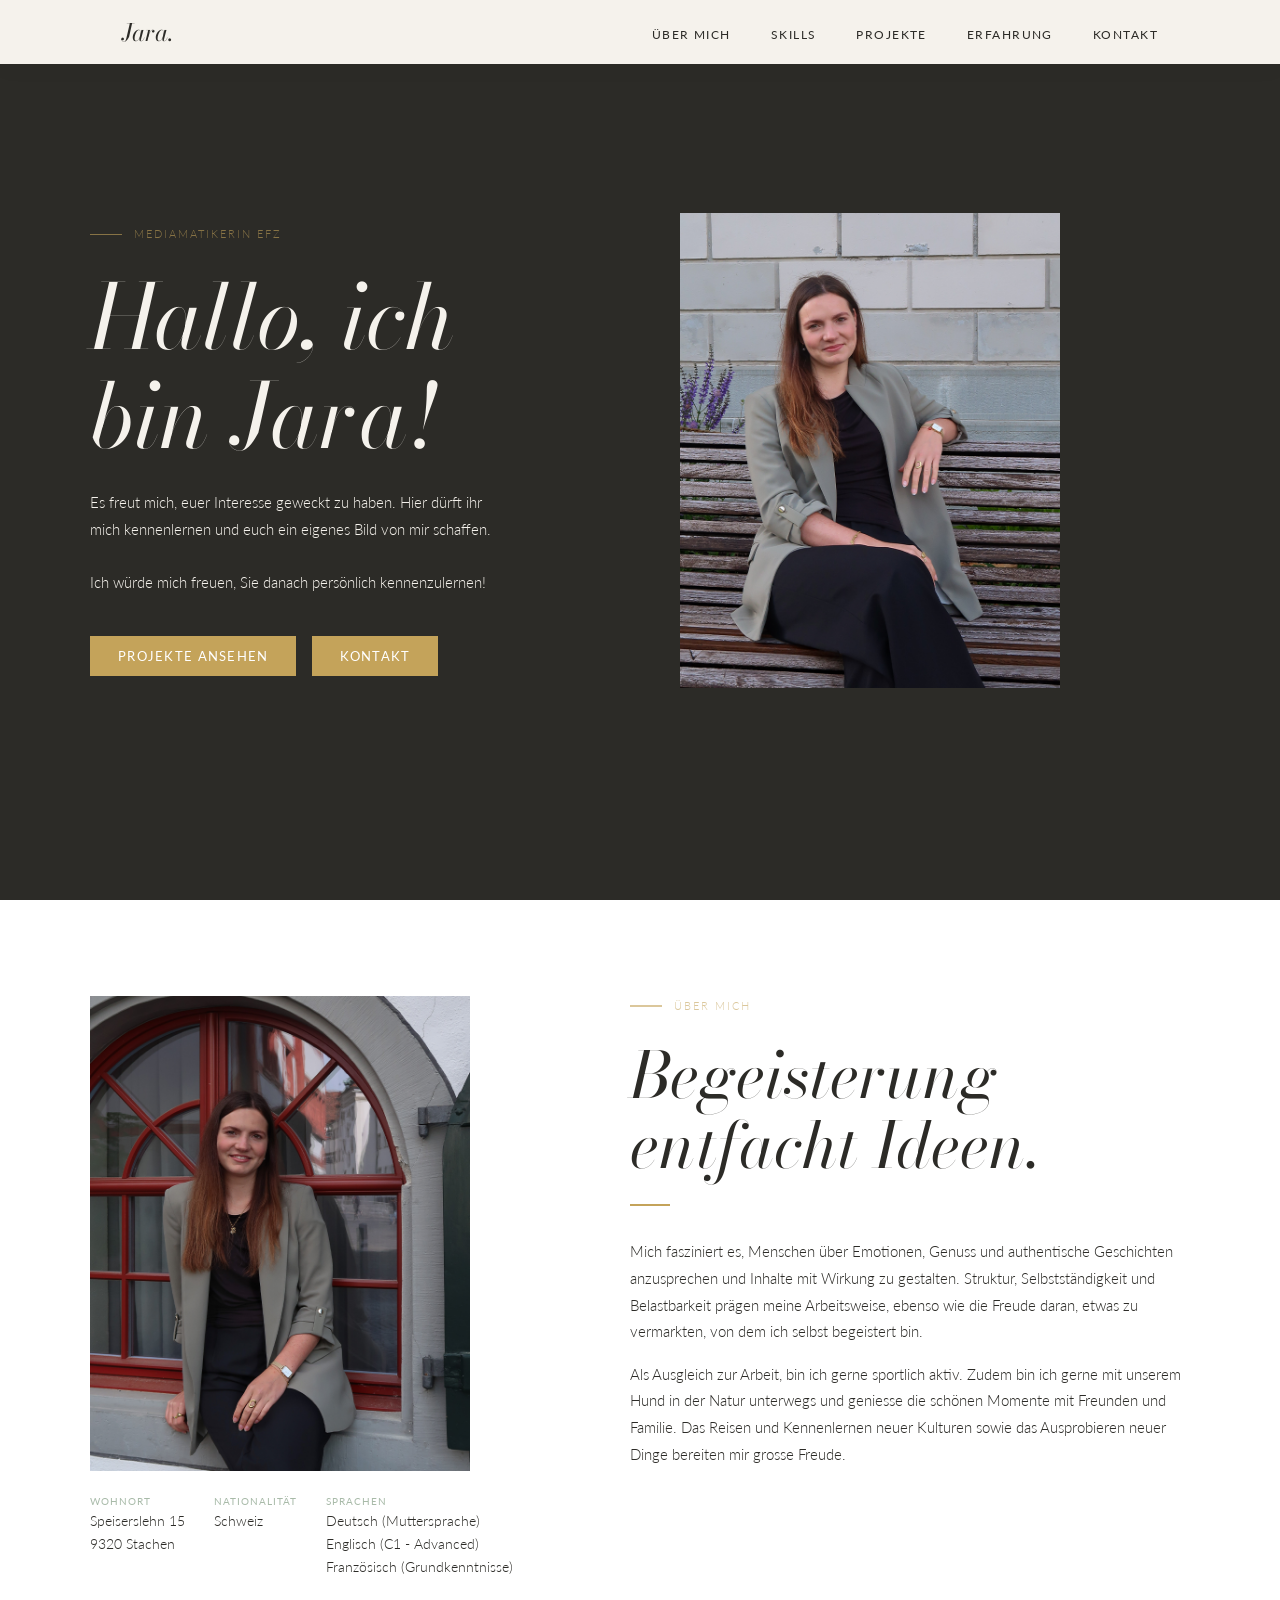
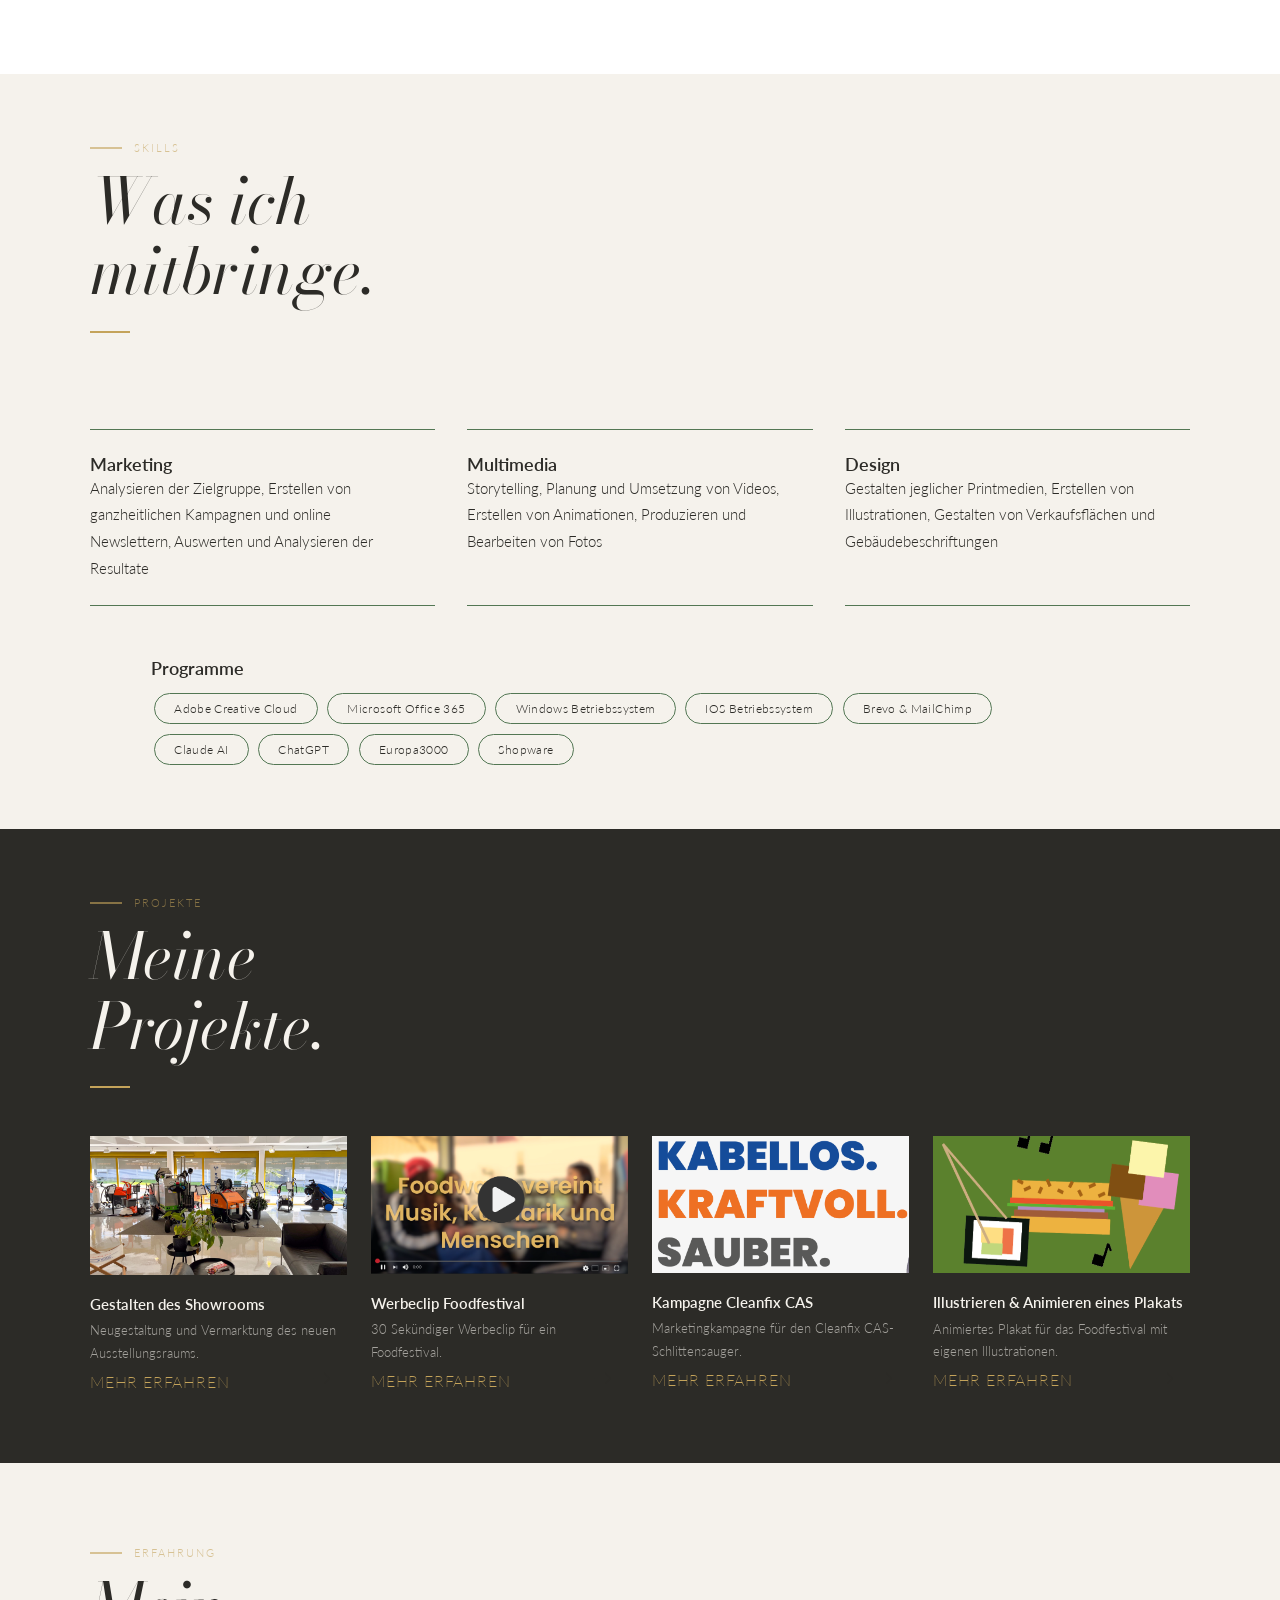
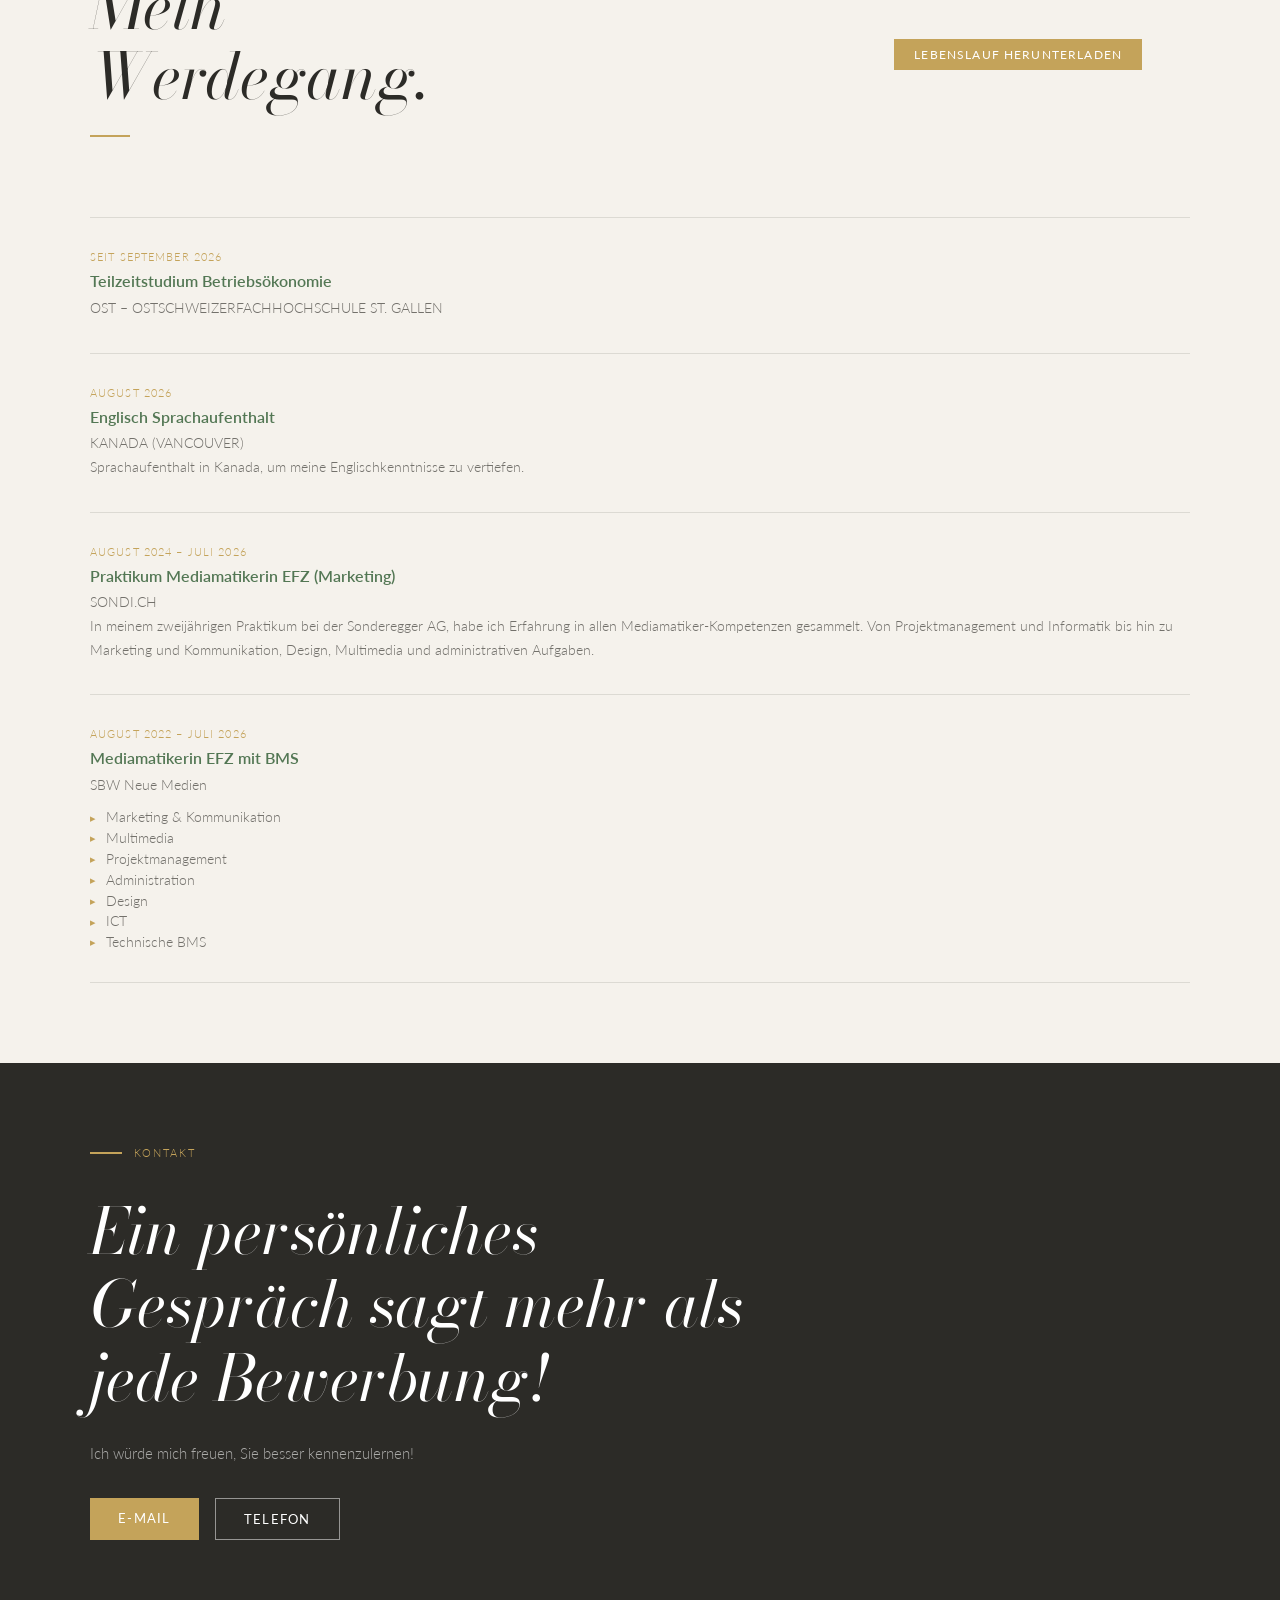
==== commit 78921415: "Footer Startseite final korrigiert" ====
--- a/index.html
+++ b/index.html
@@ -4,7 +4,7 @@
     <meta charset="UTF-8" />
     <meta name="viewport" content="width=device-width, initial-scale=1.0" />
     <title>Jara Haffter — Portfolio</title>
-    <link rel="stylesheet" href="css/style.css?v=2" />
+    <link rel="stylesheet" href="css/style.css" />
     <link rel="preconnect" href="https://fonts.googleapis.com" />
     <link rel="preconnect" href="https://fonts.gstatic.com" crossorigin />
     <link
@@ -271,26 +271,23 @@
       </section>
       
 <!-- KONTAKT STARTSEITE -->
+
+<!-- KONTAKT STARTSEITE -->
 <section id="kontakt" class="kontakt-startseite">
   <div class="kontakt-inner reveal">
     <p class="label label-gold">KONTAKT</p>
 
     <h2>Ein persönliches Gespräch sagt mehr als jede Bewerbung!</h2>
 
-    <p>
-      Ich würde mich freuen, Sie besser kennenzulernen!
-    </p>
+    <p>Ich würde mich freuen, Sie besser kennenzulernen!</p>
 
     <div class="kontakt-buttons">
-      <a href="mailto:jara.haffter@bluewin.ch" class="btn btn-gold">
-        E-Mail
-      </a>
-      <a href="tel:+41789761591" class="btn btn-outline-light">
-        Telefon
-      </a>
+      <a href="mailto:jara.haffter@bluewin.ch" class="btn btn-gold">E-Mail</a>
+      <a href="tel:+41789761591" class="btn btn-outline-light">Telefon</a>
     </div>
   </div>
 </section>
+
 
     </main>
 
--- a/css/style.css
+++ b/css/style.css
@@ -755,3 +755,59 @@
     font-size: 2.5rem;
   }
 }
+
+
+
+/* ===== KONTAKT STARTSEITE – FINALES LAYOUT ===== */
+
+#main-page > #kontakt.kontakt-startseite {
+  display: block;
+  width: 100%;
+  padding: 5rem max(2rem, calc((100vw - 1100px) / 2));
+  background: #2c2b27;
+}
+
+#main-page > #kontakt.kontakt-startseite .kontakt-inner {
+  display: block;
+  width: 100%;
+  max-width: 700px;
+  min-width: 0;
+  padding: 0;
+  margin: 0;
+  flex: none;
+}
+
+#main-page > #kontakt.kontakt-startseite h2 {
+  display: block;
+  width: 100%;
+  max-width: 700px;
+  font-size: clamp(2.5rem, 5vw, 5rem);
+  line-height: 1.15;
+  color: #ffffff;
+  word-break: normal;
+  overflow-wrap: normal;
+  margin-bottom: 1.5rem;
+}
+
+#main-page > #kontakt.kontakt-startseite .kontakt-inner > p:not(.label) {
+  max-width: 600px;
+  font-size: 0.95rem;
+  line-height: 1.75;
+  margin-bottom: 2rem;
+}
+
+#main-page > #kontakt.kontakt-startseite .kontakt-buttons {
+  display: flex;
+  gap: 1rem;
+  flex-wrap: wrap;
+}
+
+@media (max-width: 768px) {
+  #main-page > #kontakt.kontakt-startseite {
+    padding: 3rem 1.5rem;
+  }
+
+  #main-page > #kontakt.kontakt-startseite h2 {
+    font-size: clamp(2rem, 7vw, 3rem);
+  }
+}
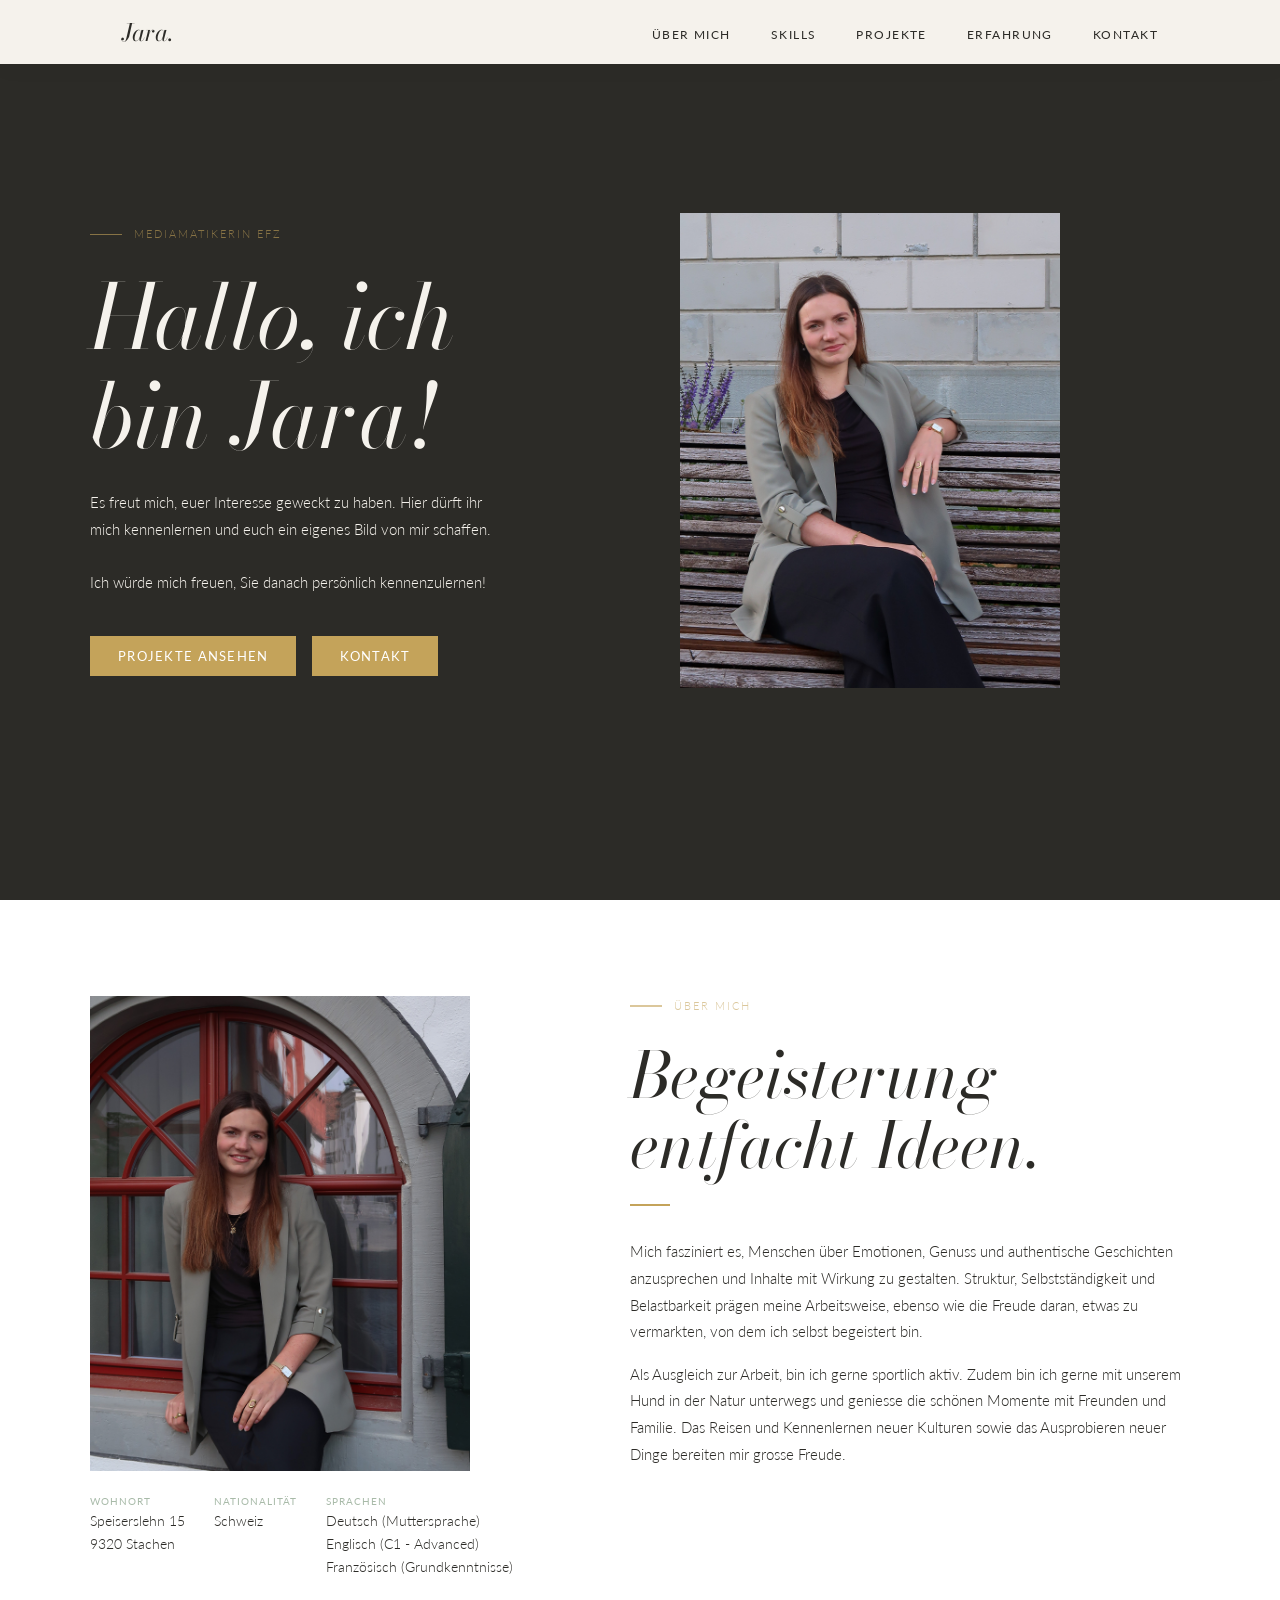
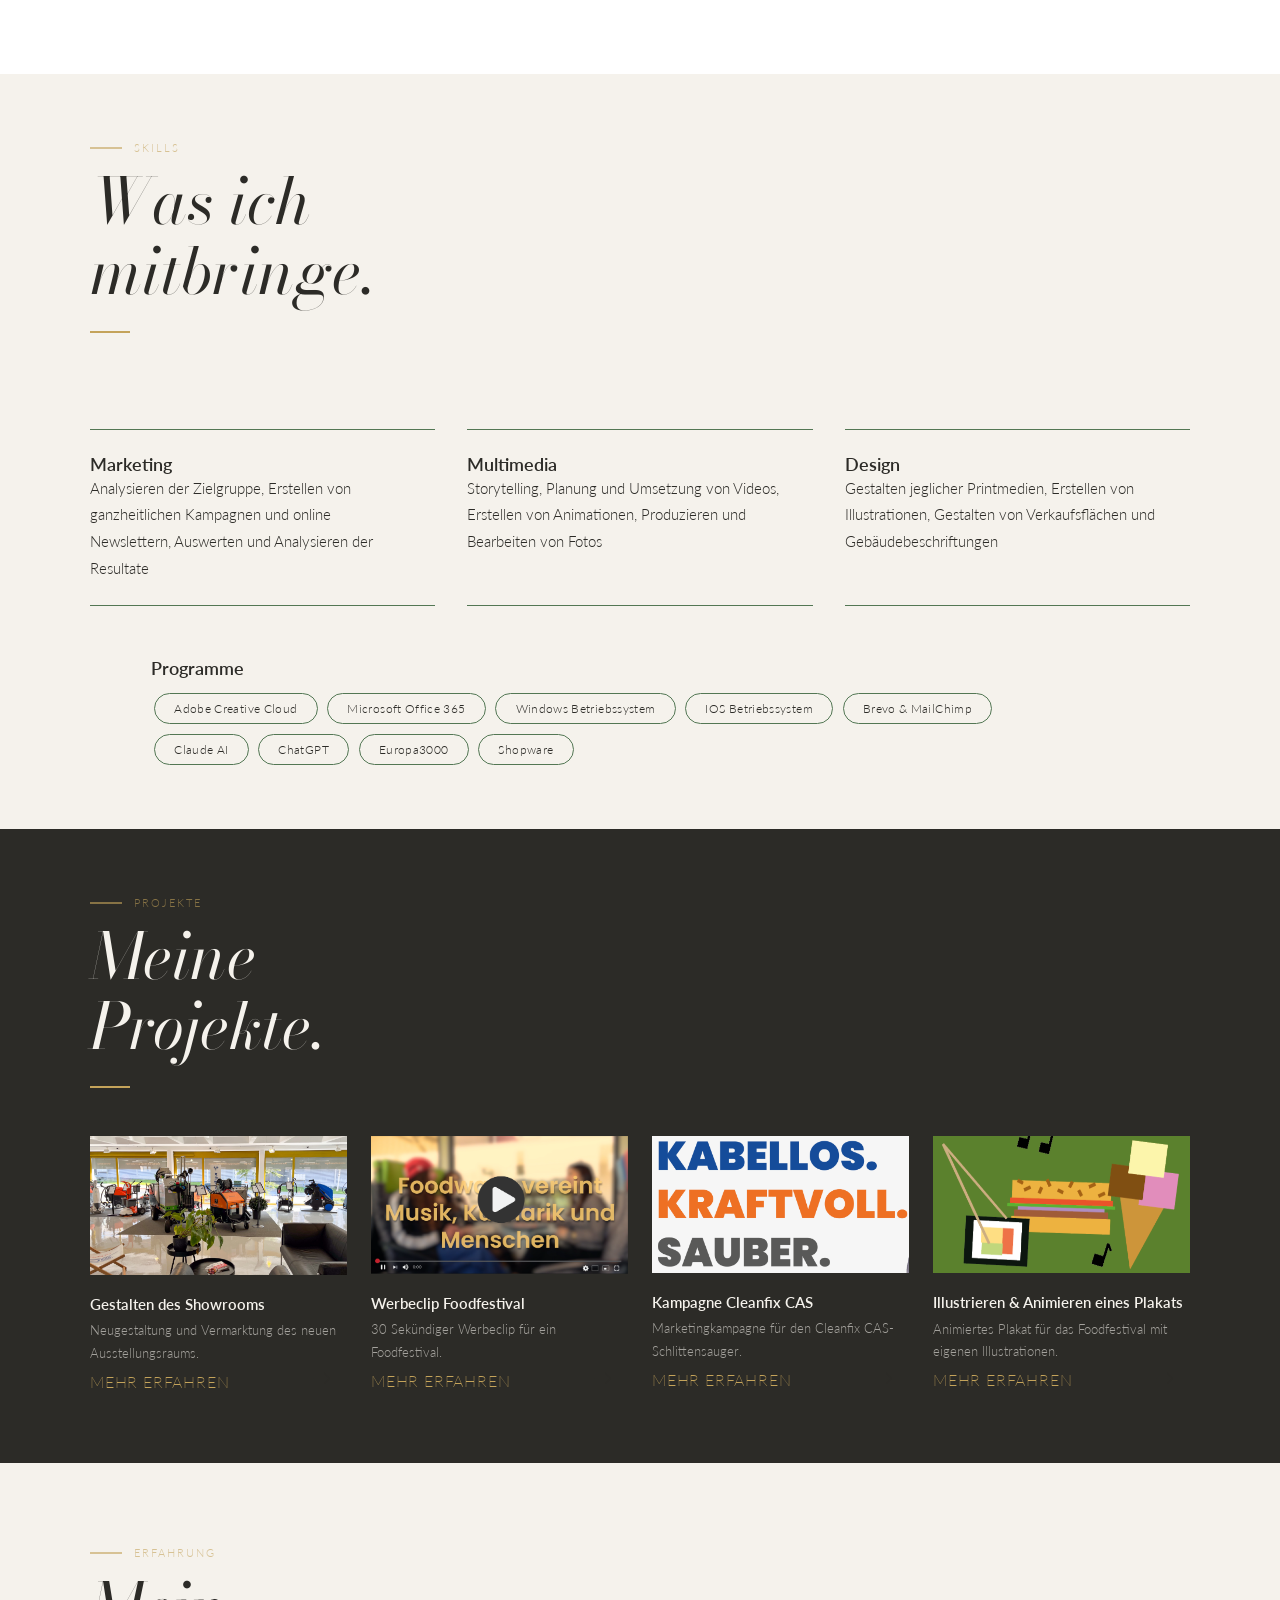
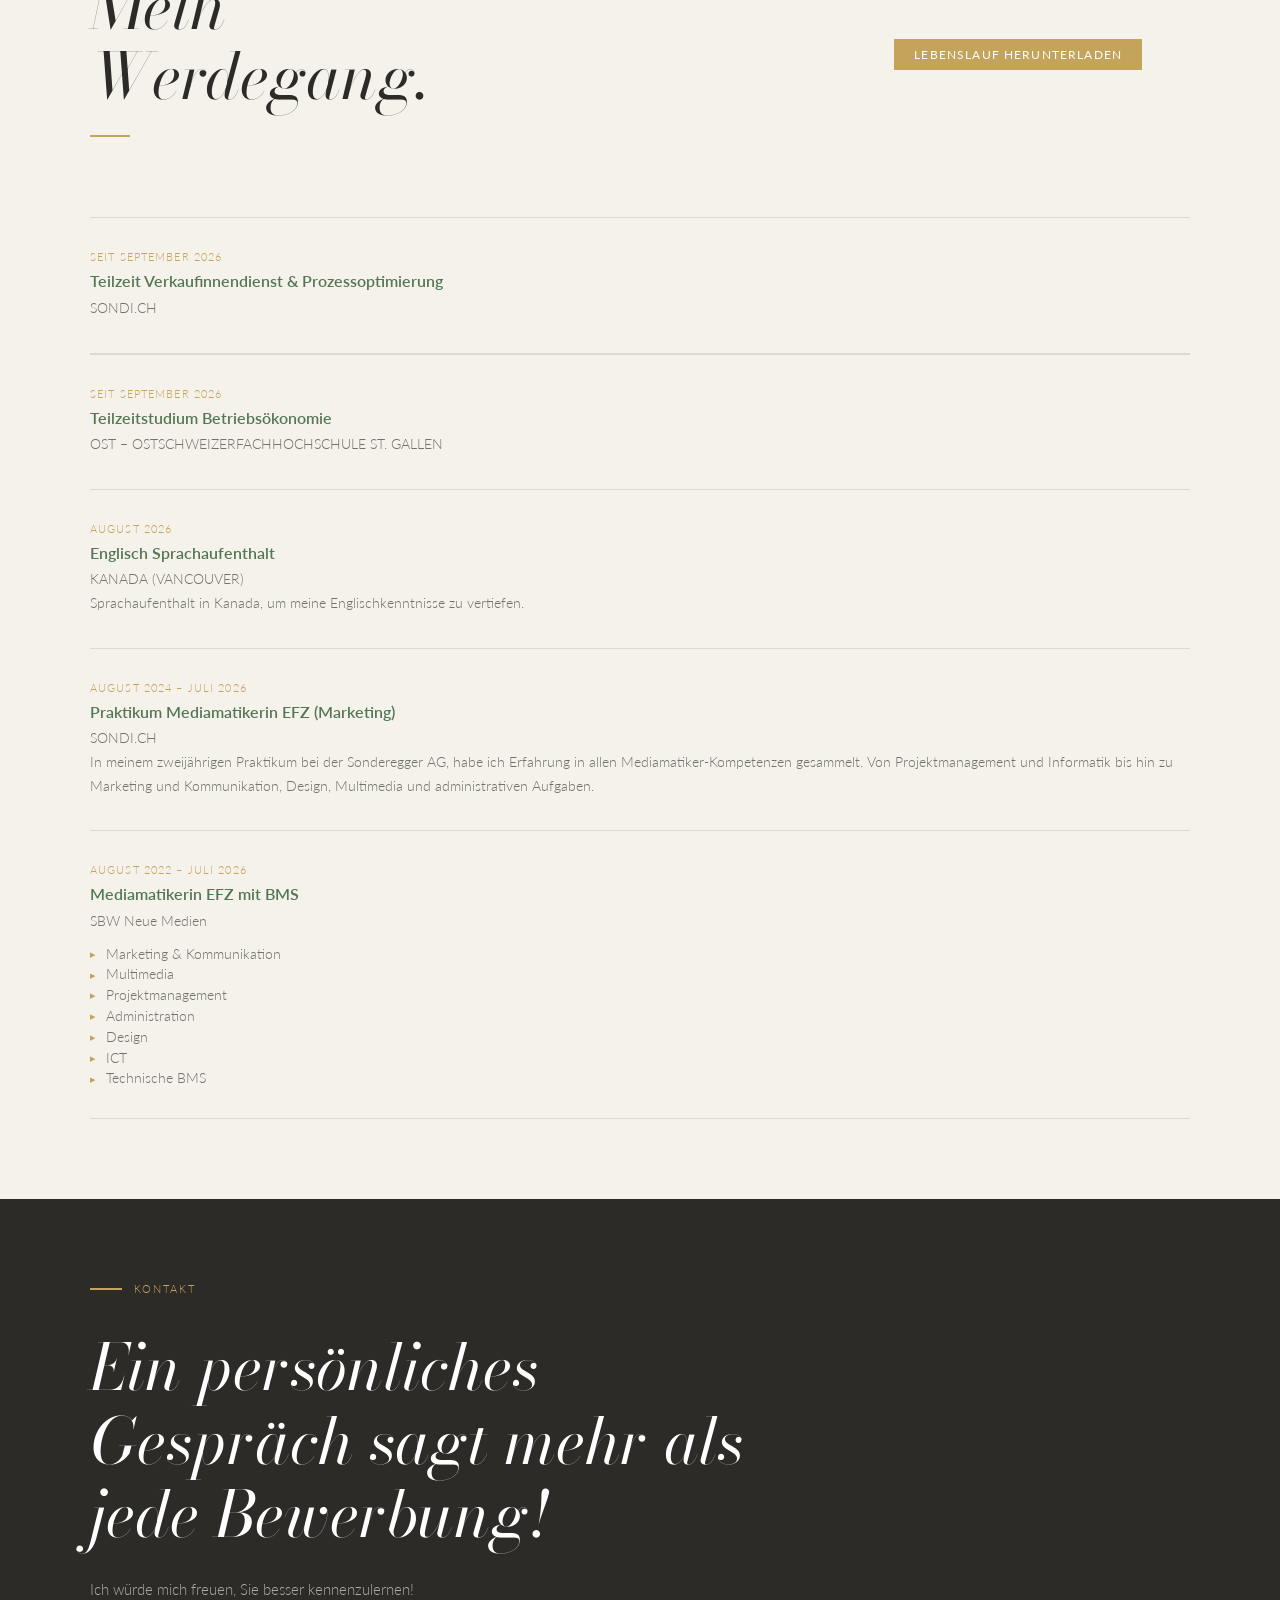
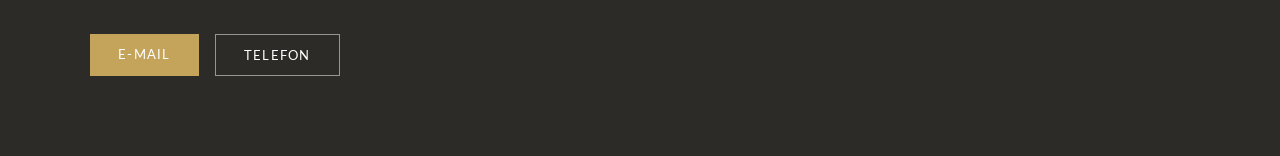
==== commit 8da3bb41: "sondi" ====
--- a/index.html
+++ b/index.html
@@ -220,7 +220,7 @@
               <div class="gold-line"></div>
             </div>
             <a
-              href="assets/Jara_Haffter_Lebenslauf.pdf"
+              href="assets/Lebenslauf_Jara_Haffter.pdf"
               class="btn btn-gold btn-small"
               target="_blank"
               rel="noopener noreferrer"
@@ -231,6 +231,12 @@
 
           <!-- Timeline unten, volle Breite -->
           <div class="erfahrung-timeline reveal reveal-delay">
+            <div class="timeline-item">
+              <span class="timeline-date">Seit September 2026</span>
+              <h4>Teilzeit Verkaufinnendienst & Prozessoptimierung</h4>
+              <p>SONDI.CH</p>
+            </div>
+            <div class="erfahrung-timeline reveal reveal-delay">
             <div class="timeline-item">
               <span class="timeline-date">Seit September 2026</span>
               <h4>Teilzeitstudium Betriebsökonomie</h4>
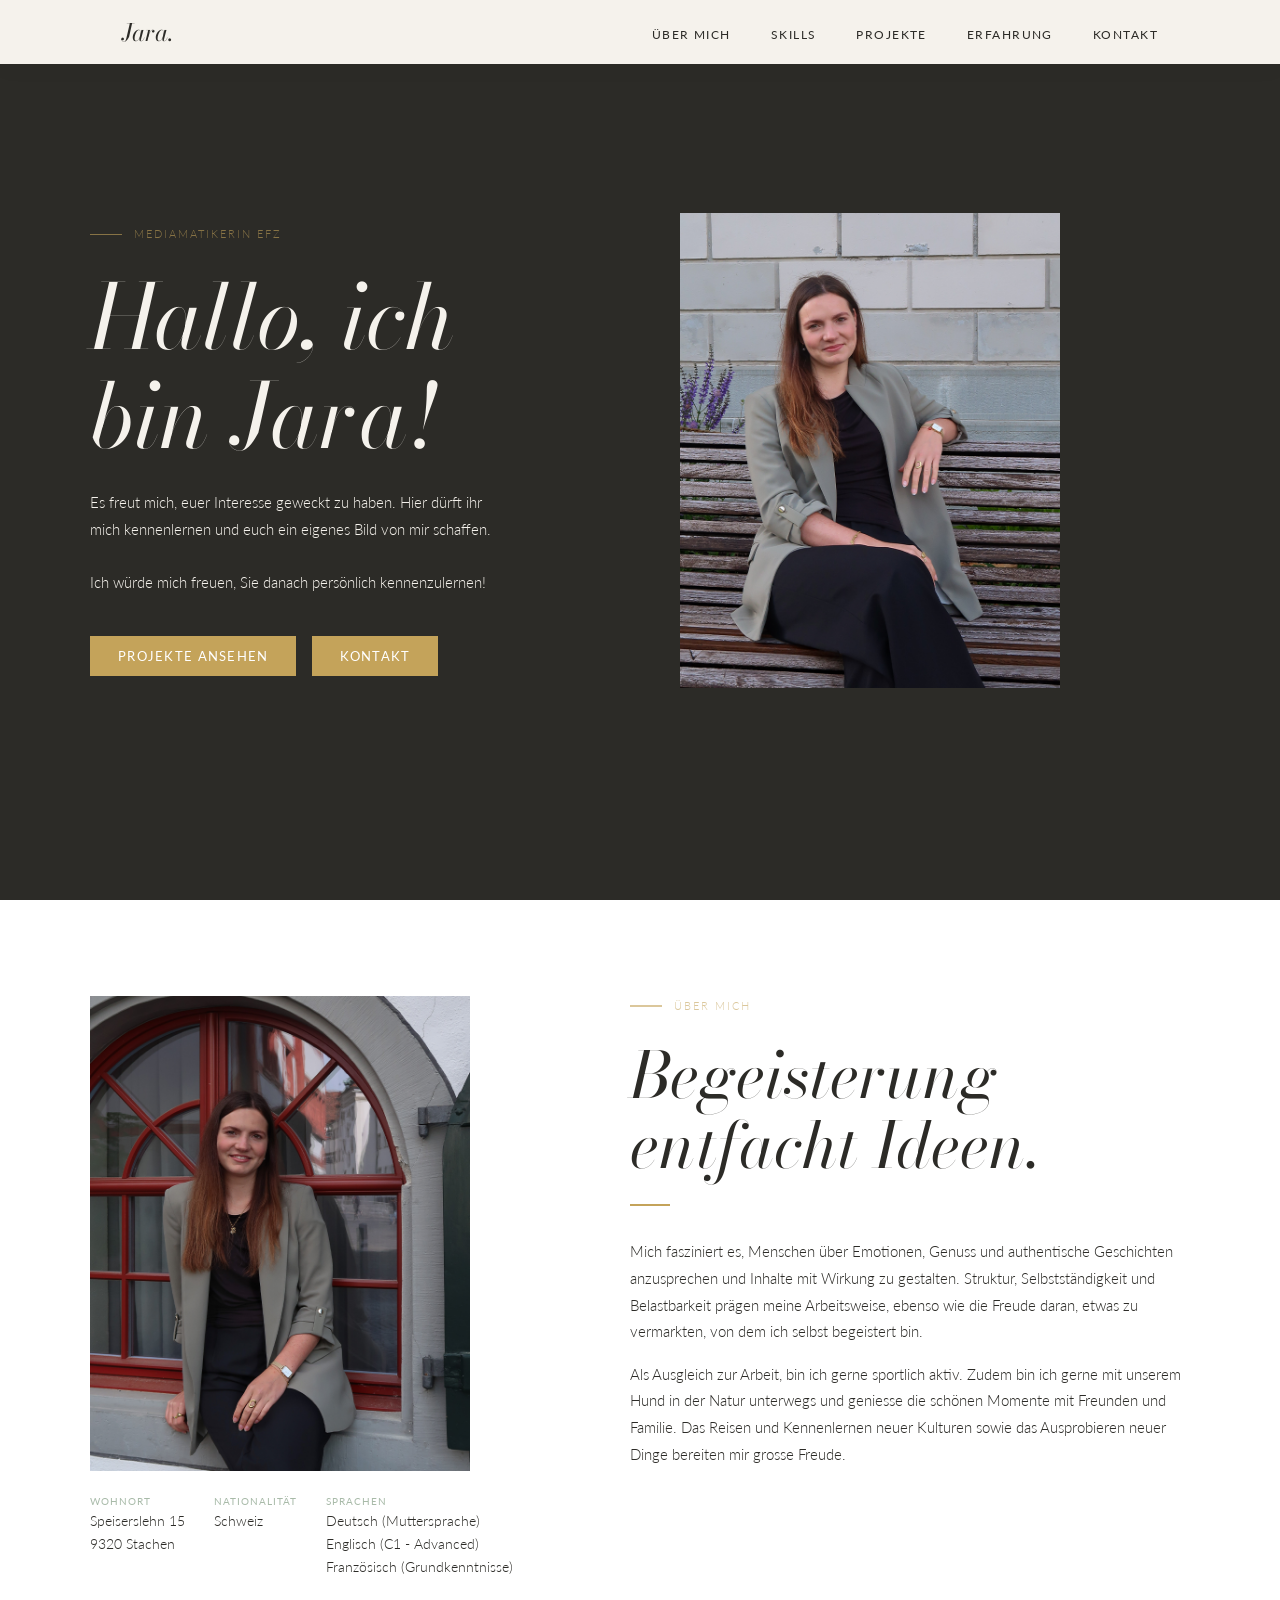
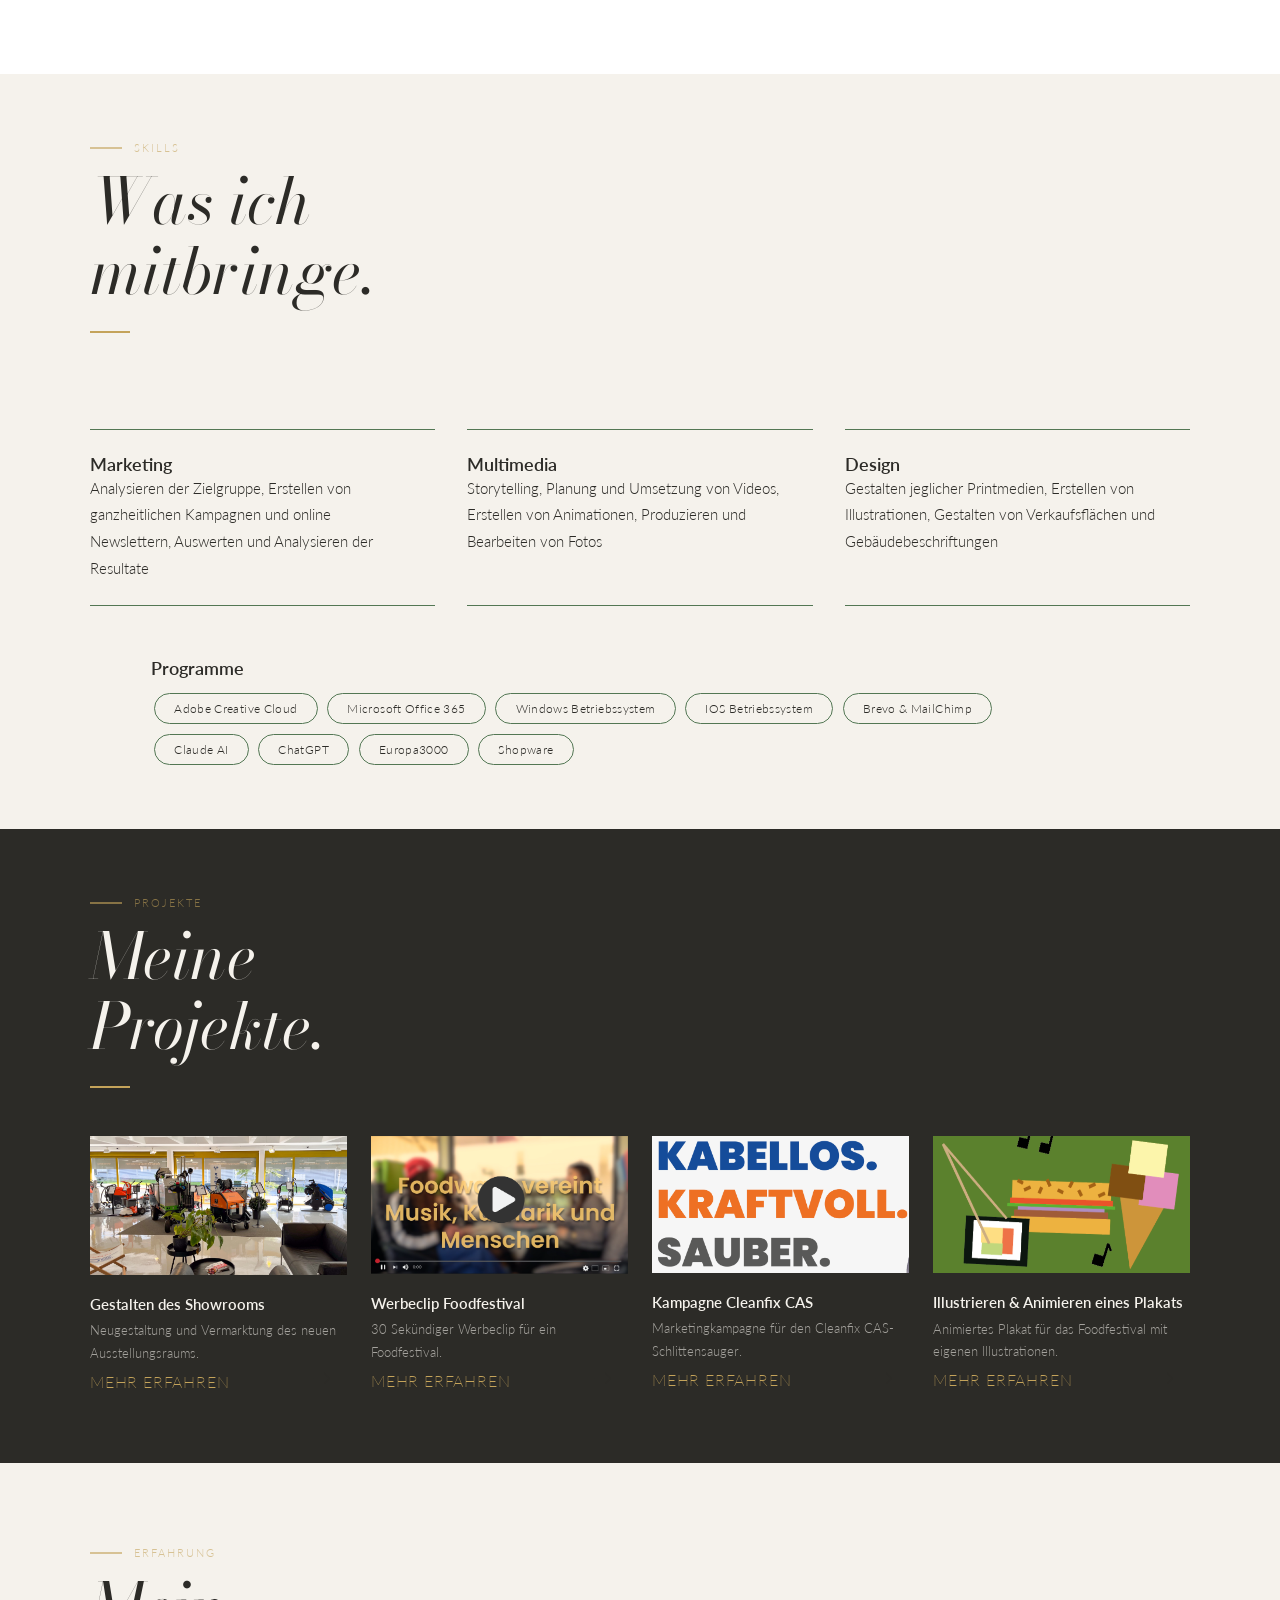
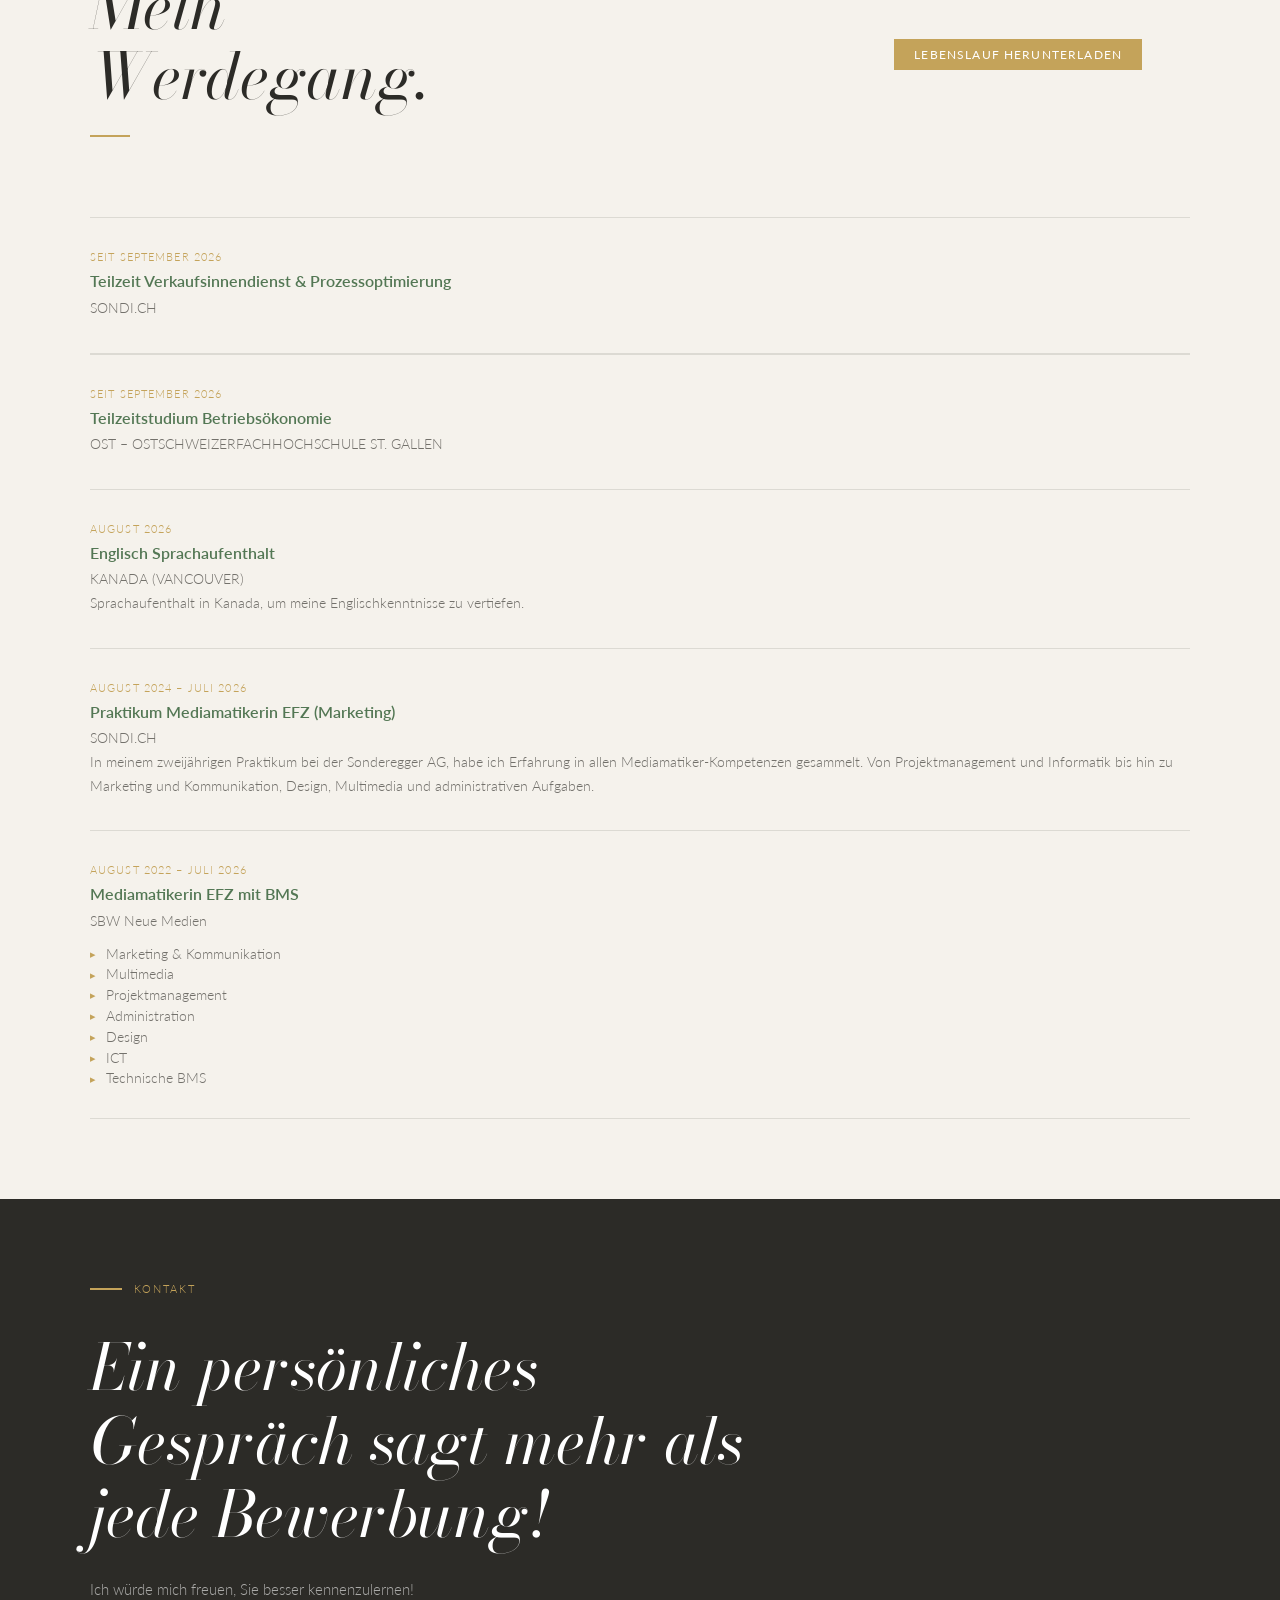
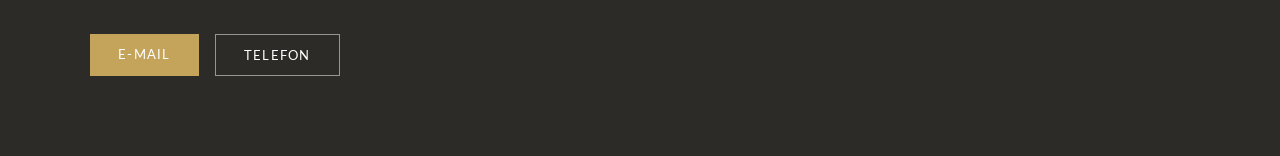
==== commit b5efe3dd: "lebenslauf" ====
--- a/index.html
+++ b/index.html
@@ -220,7 +220,7 @@
               <div class="gold-line"></div>
             </div>
             <a
-              href="assets/Lebenslauf_Jara_Haffter.pdf"
+              href="/assets/Lebenslauf Jara Haffter.pdf"
               class="btn btn-gold btn-small"
               target="_blank"
               rel="noopener noreferrer"
@@ -233,7 +233,7 @@
           <div class="erfahrung-timeline reveal reveal-delay">
             <div class="timeline-item">
               <span class="timeline-date">Seit September 2026</span>
-              <h4>Teilzeit Verkaufinnendienst & Prozessoptimierung</h4>
+              <h4>Teilzeit Verkaufsinnendienst & Prozessoptimierung</h4>
               <p>SONDI.CH</p>
             </div>
             <div class="erfahrung-timeline reveal reveal-delay">
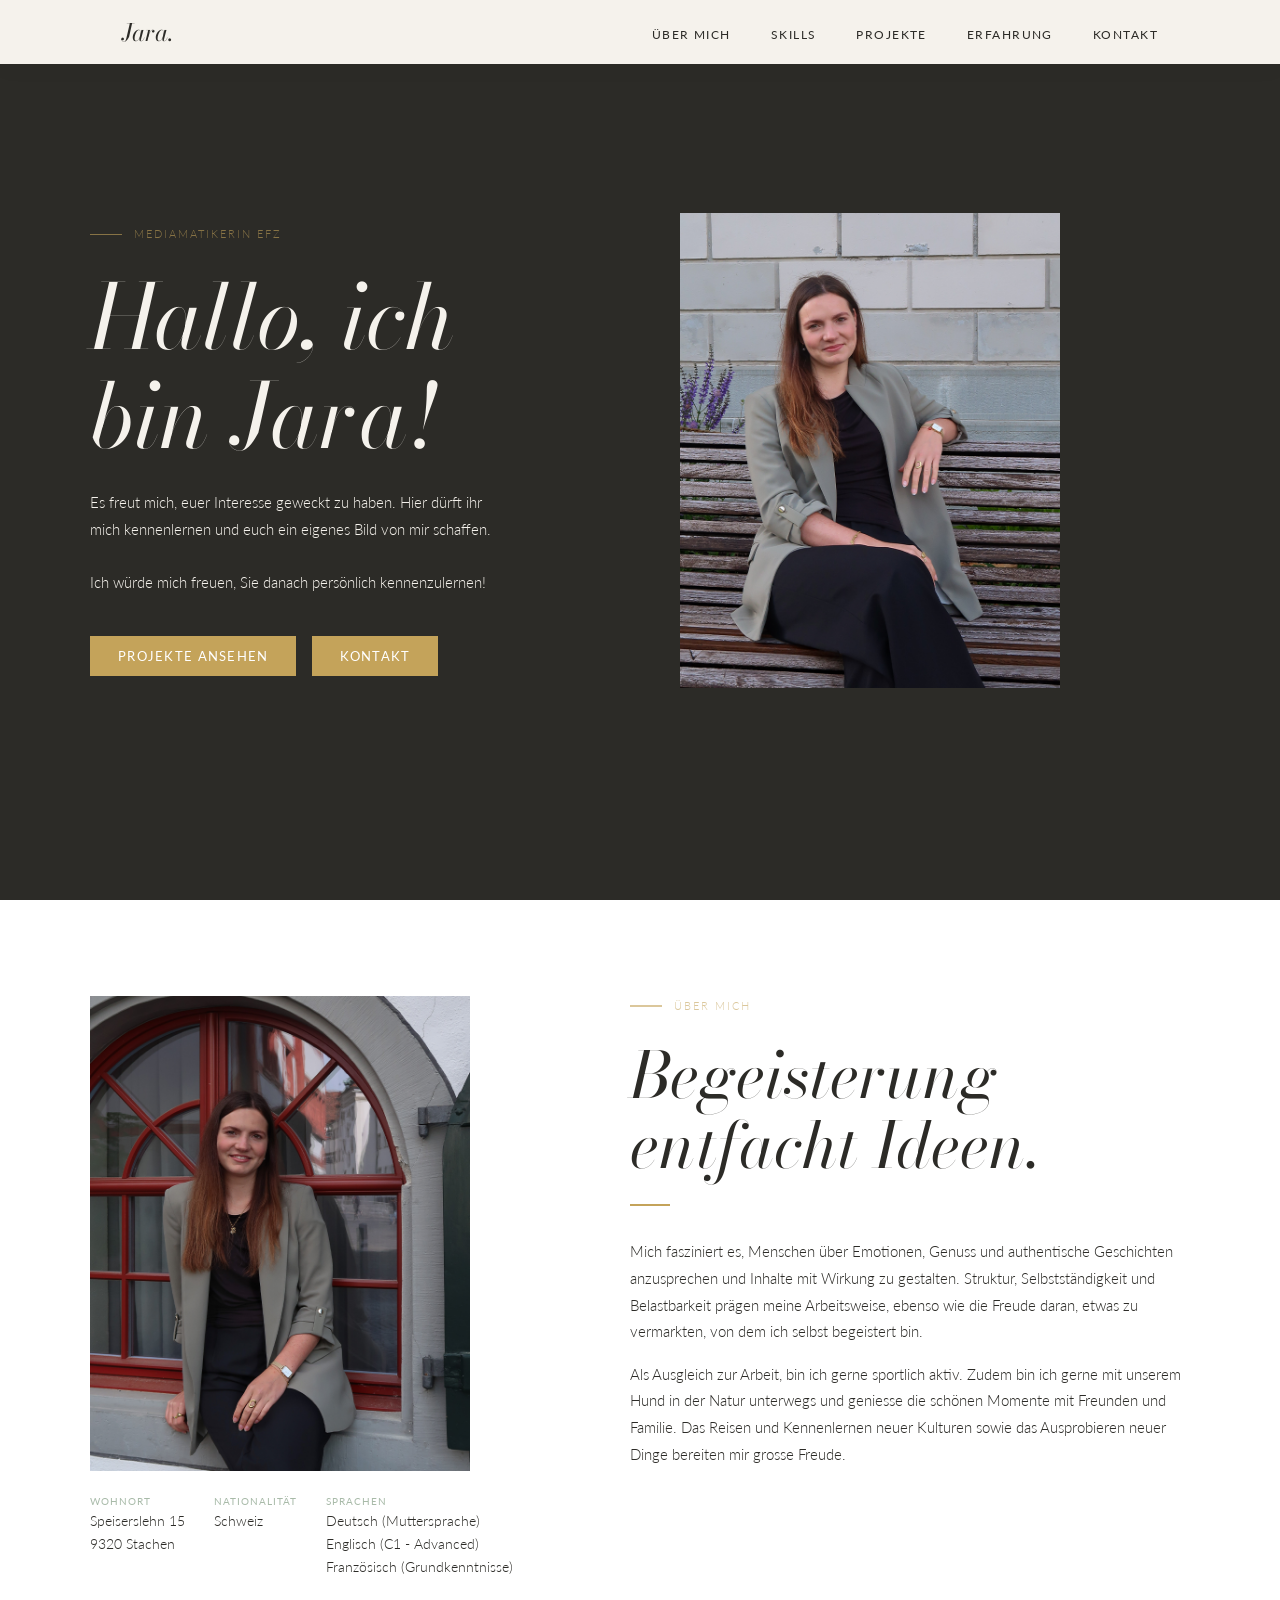
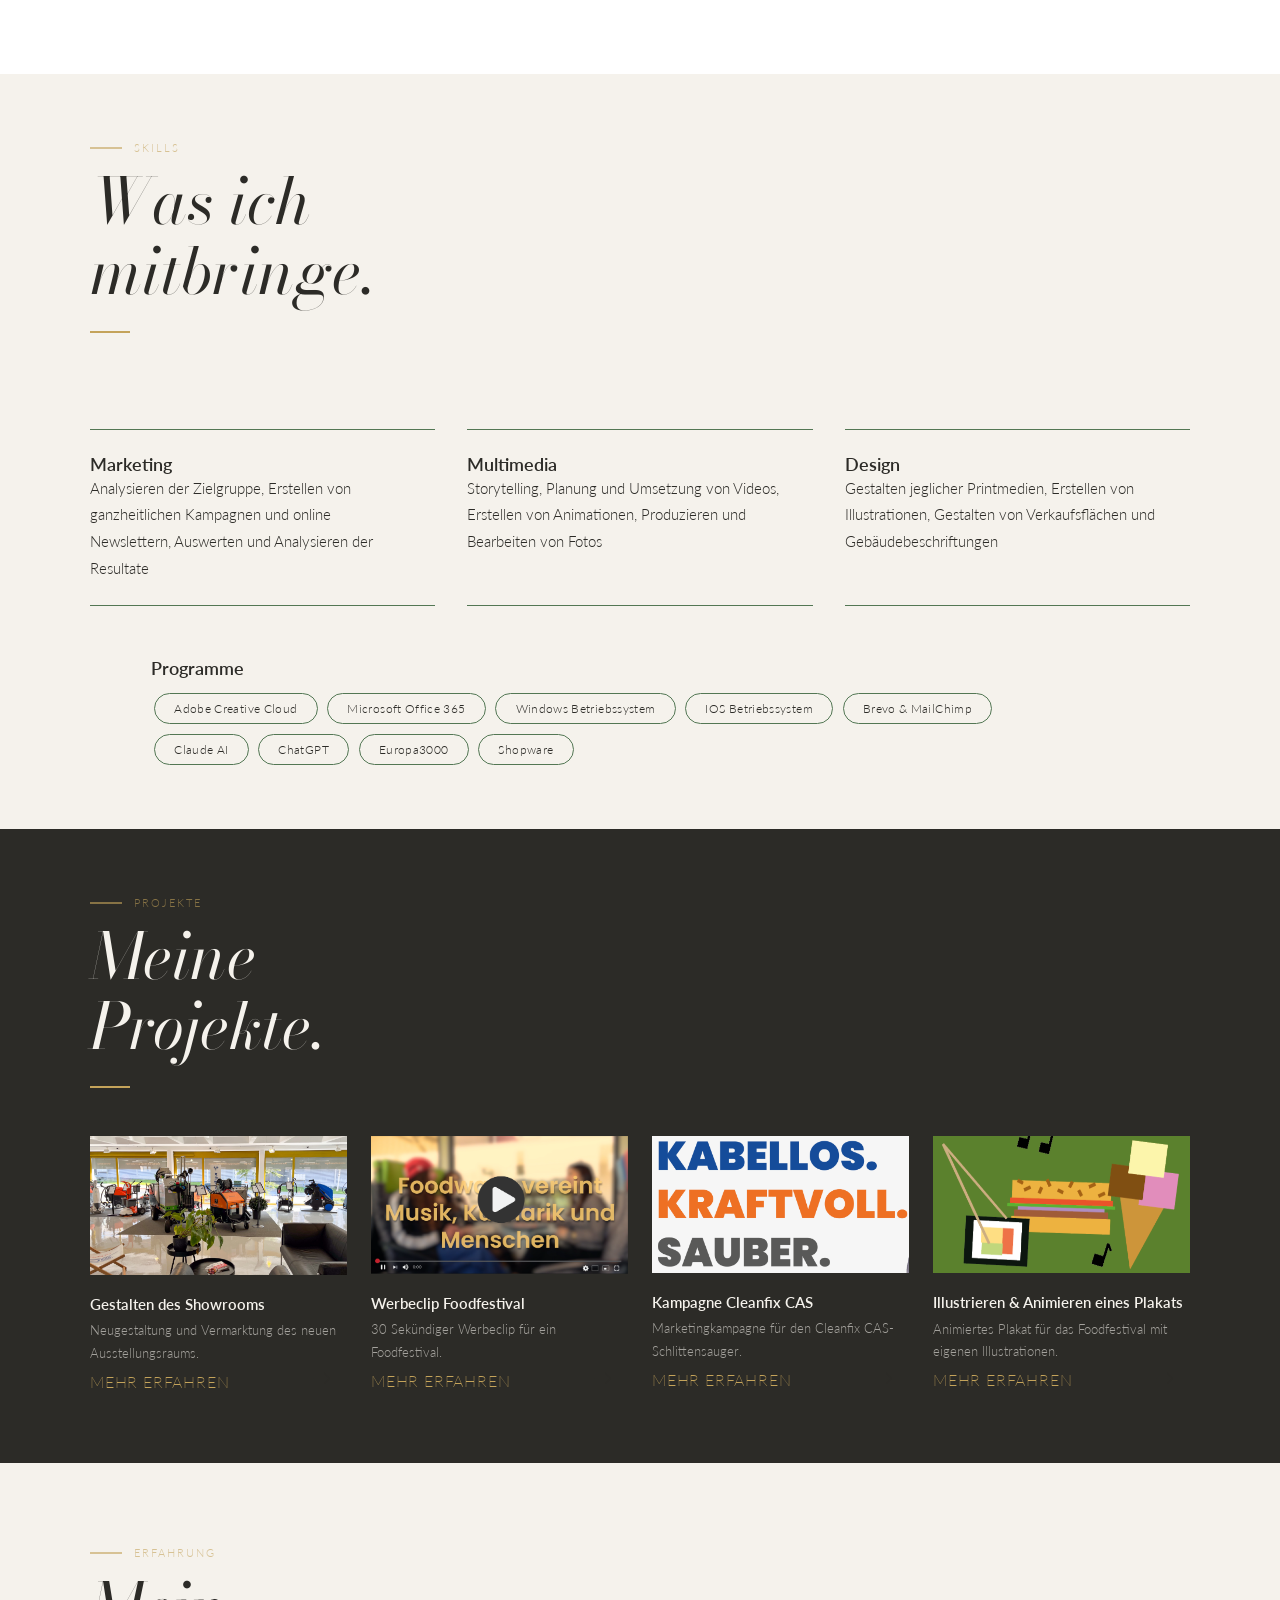
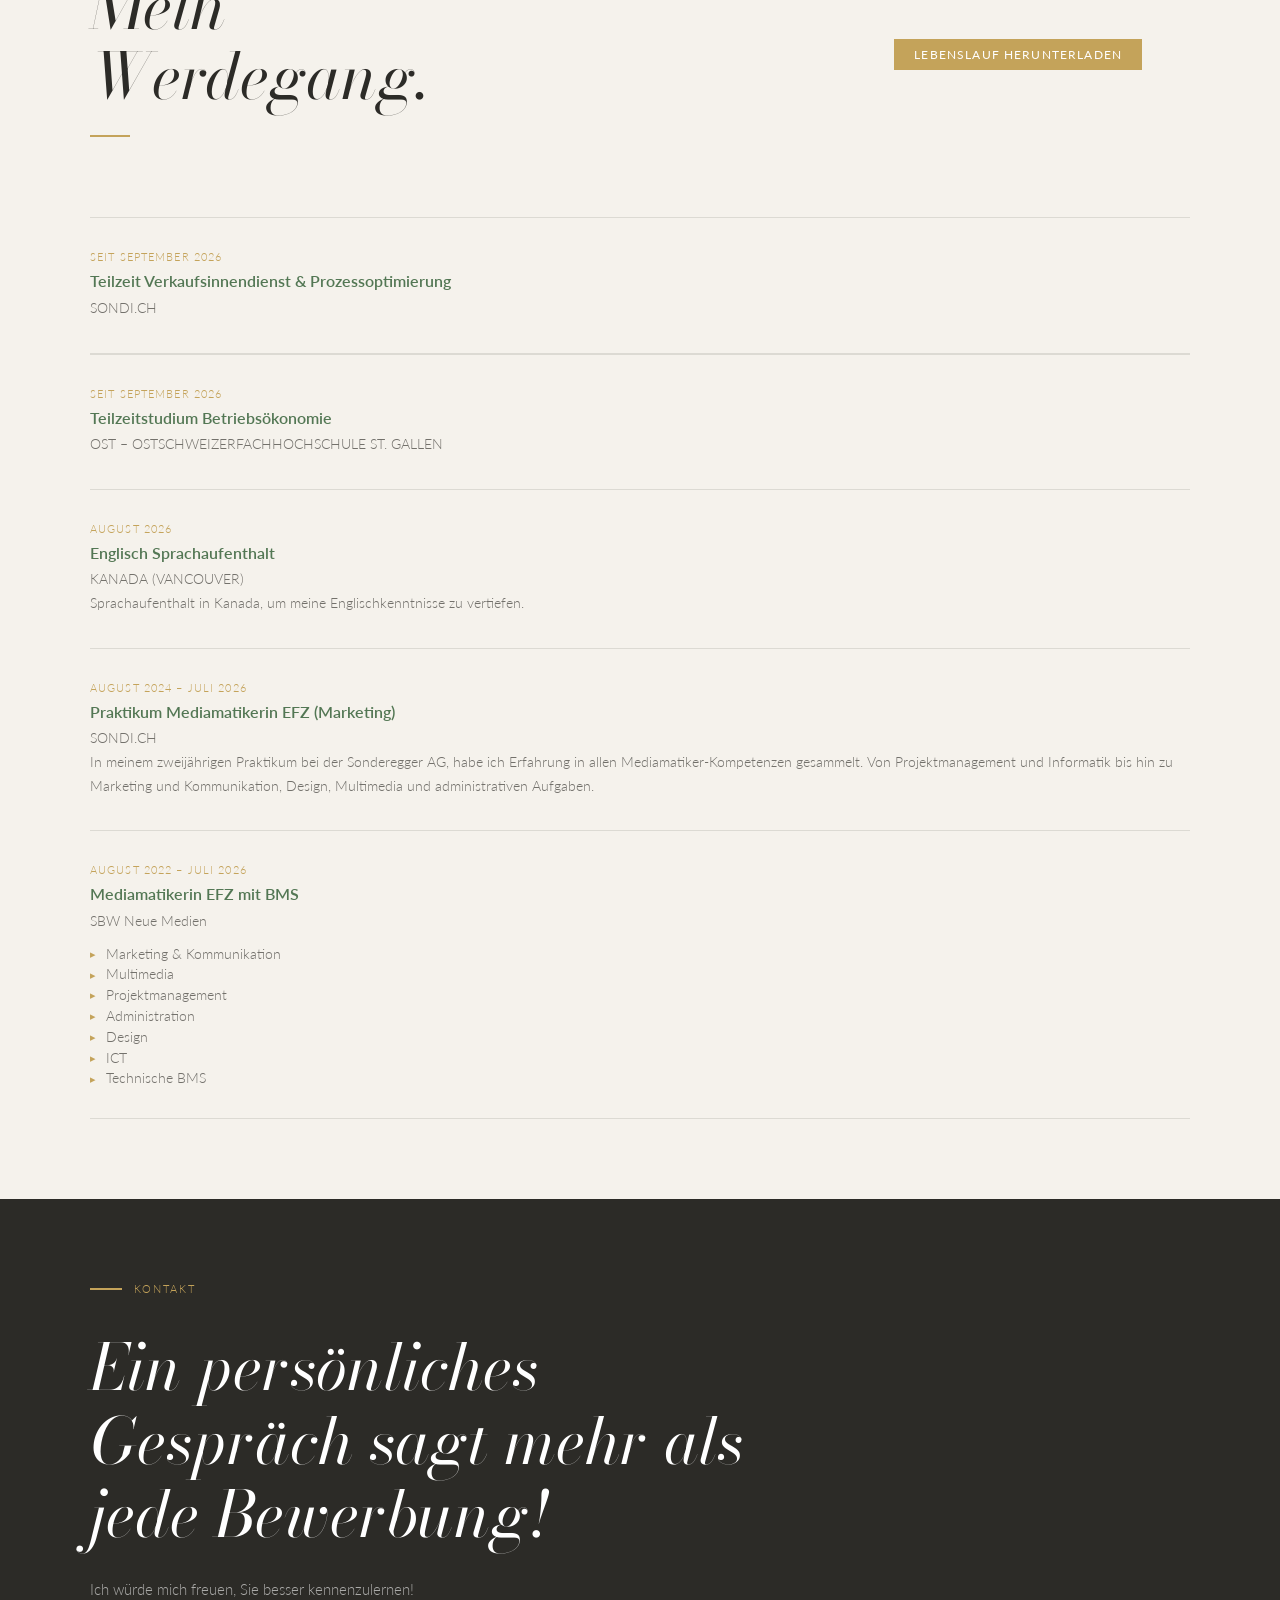
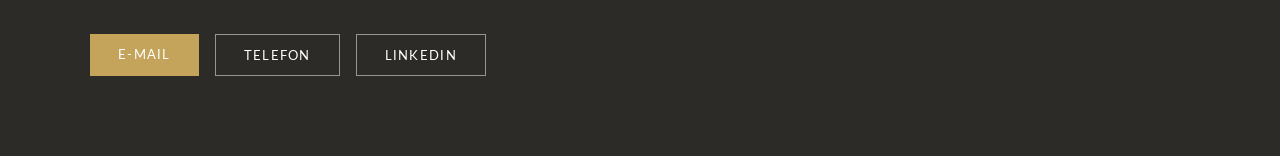
==== commit d0215f1e: "linkedin" ====
--- a/index.html
+++ b/index.html
@@ -220,7 +220,7 @@
               <div class="gold-line"></div>
             </div>
             <a
-              href="/assets/Lebenslauf Jara Haffter.pdf"
+              href="/assets/Lebenslauf_Jara_Haffter.pdf"
               class="btn btn-gold btn-small"
               target="_blank"
               rel="noopener noreferrer"
@@ -290,6 +290,7 @@
     <div class="kontakt-buttons">
       <a href="mailto:jara.haffter@bluewin.ch" class="btn btn-gold">E-Mail</a>
       <a href="tel:+41789761591" class="btn btn-outline-light">Telefon</a>
+      <a href="https://www.linkedin.com/in/jara-haffter-4aa22a2ba" class="btn btn-outline-light" target="_blank">LinkedIn</a>
     </div>
   </div>
 </section>
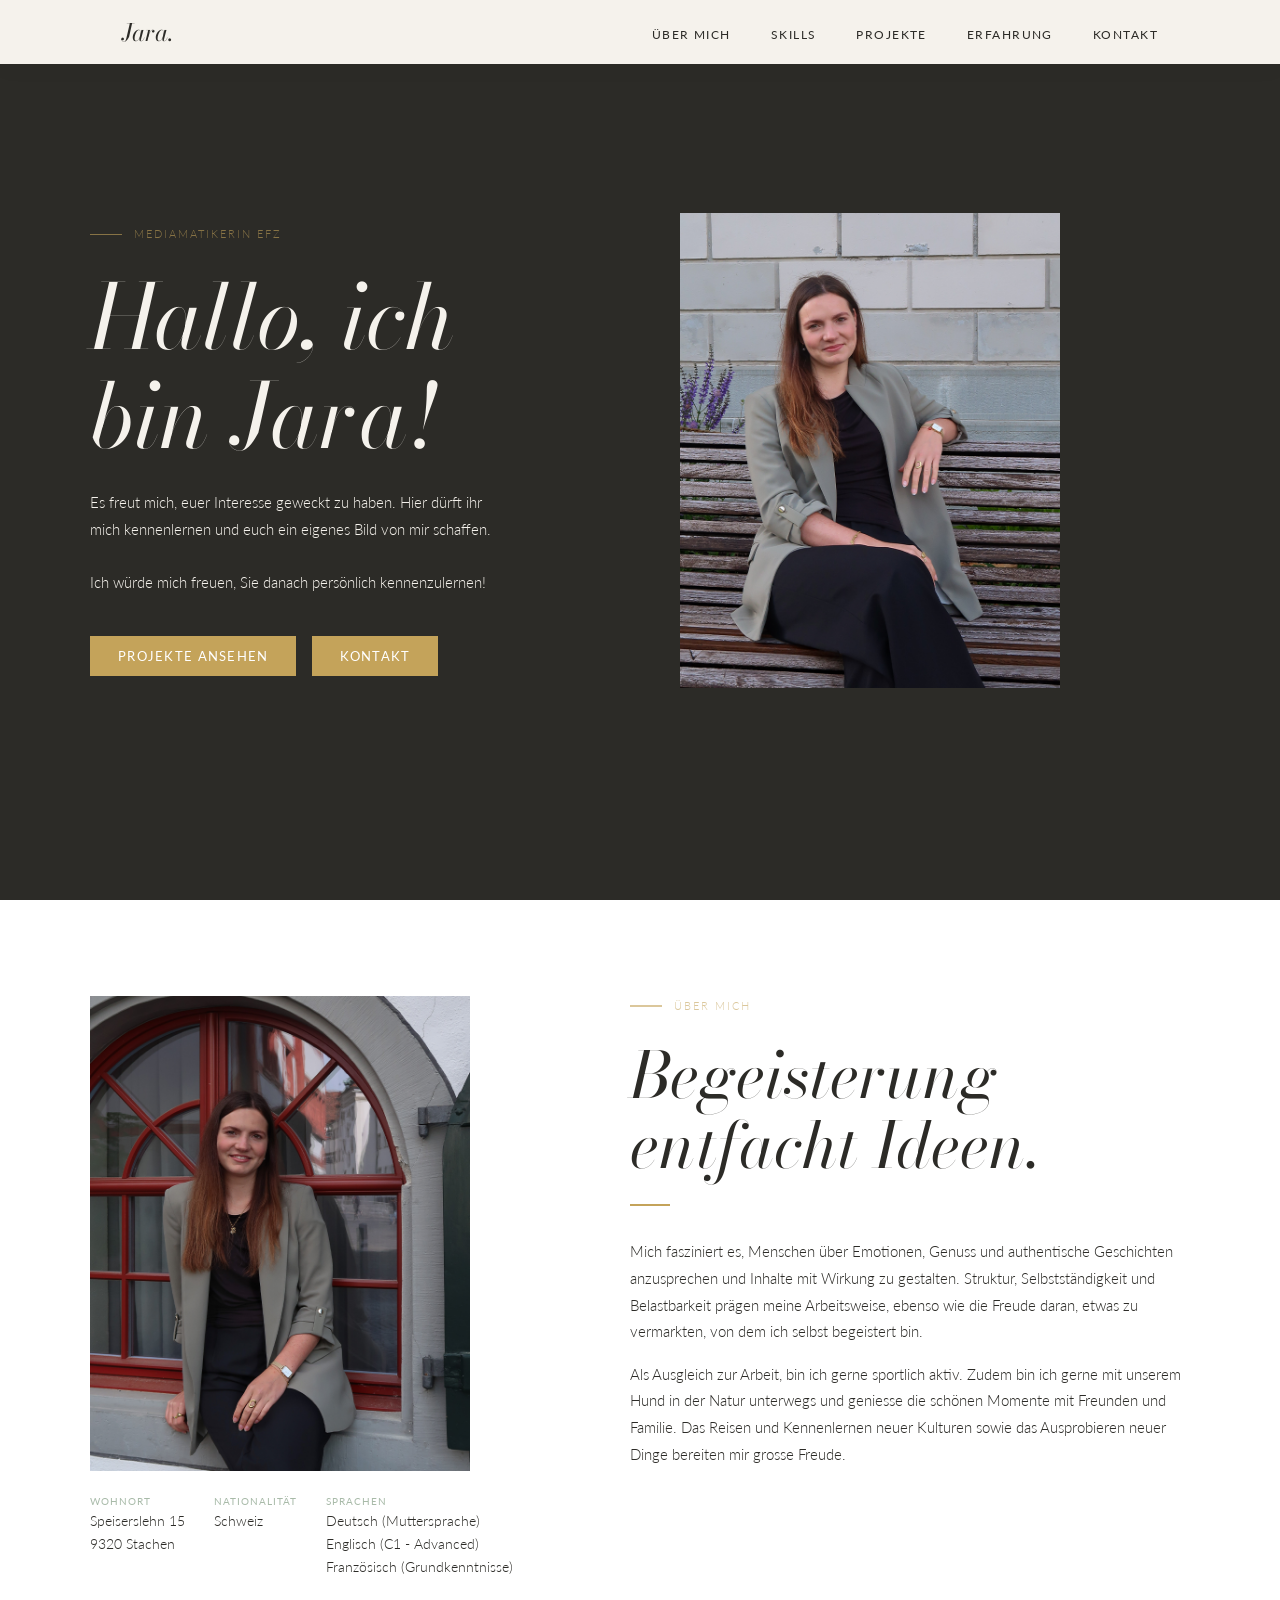
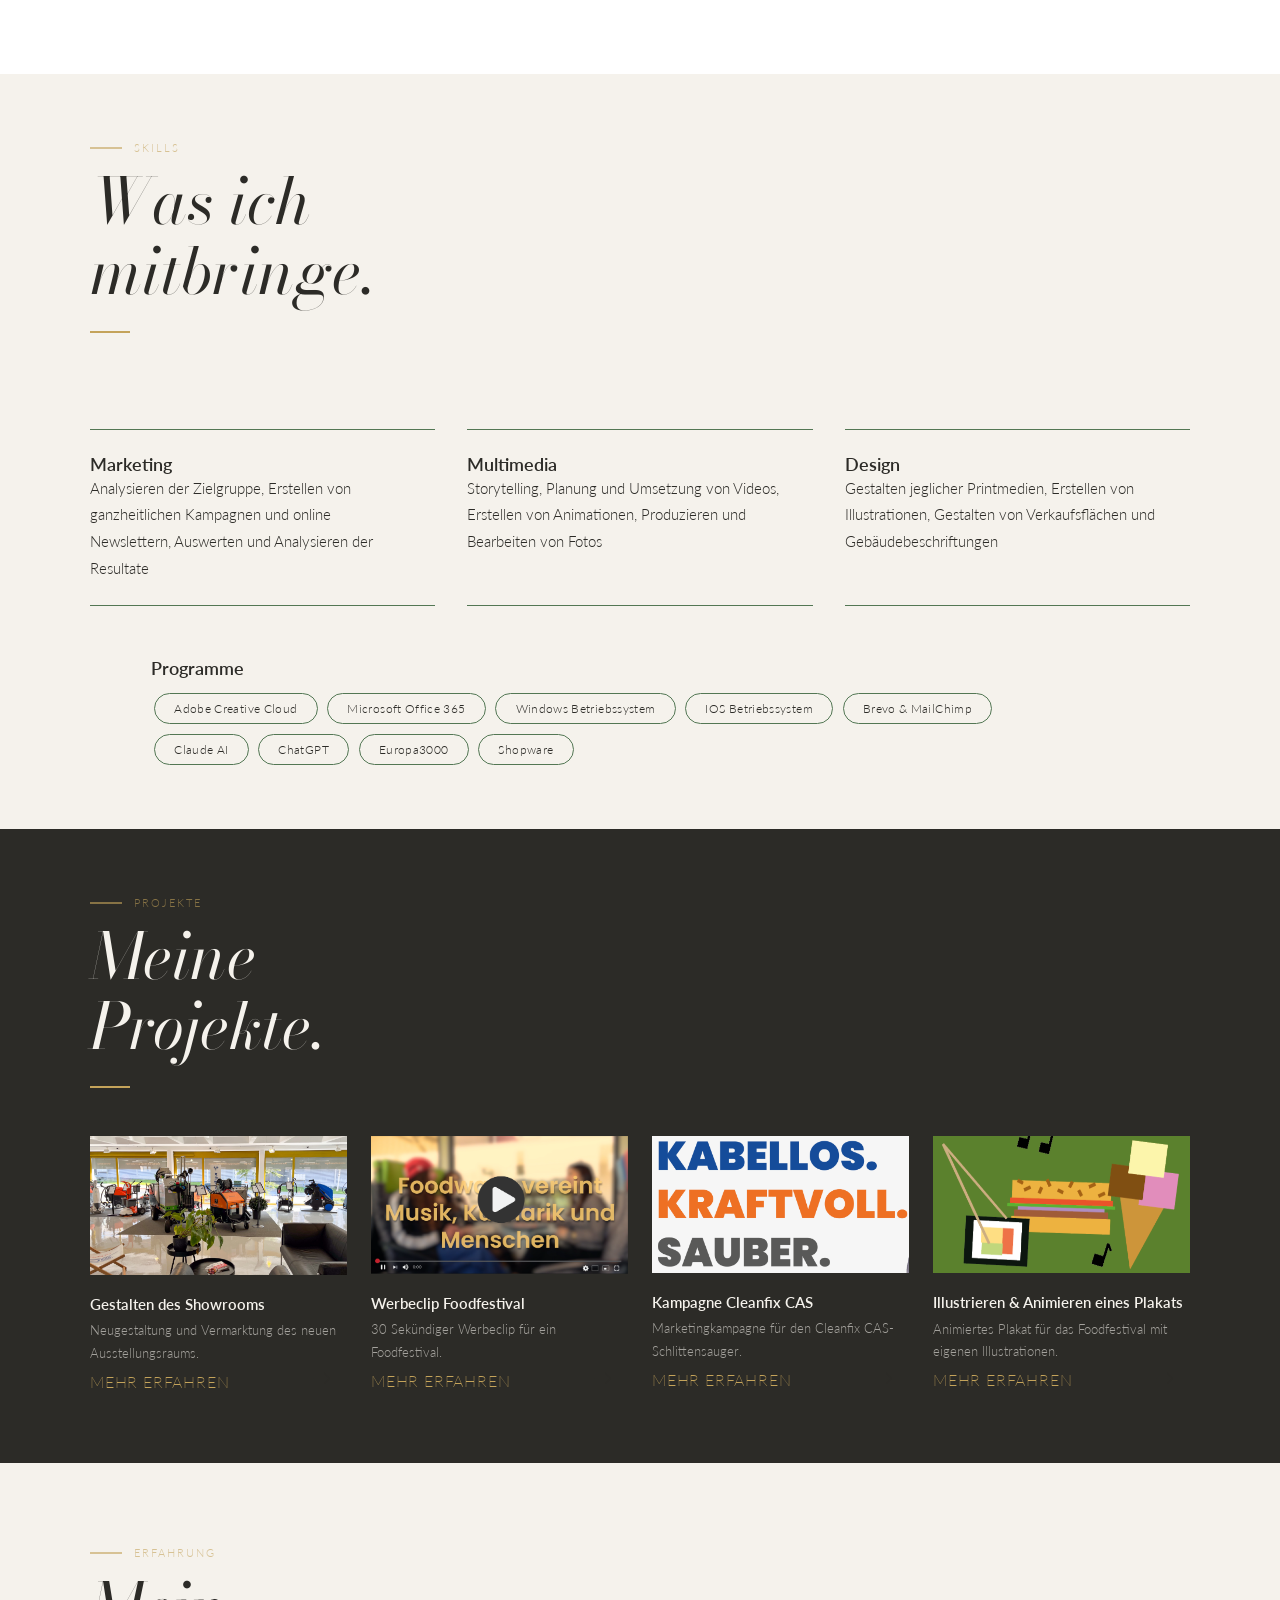
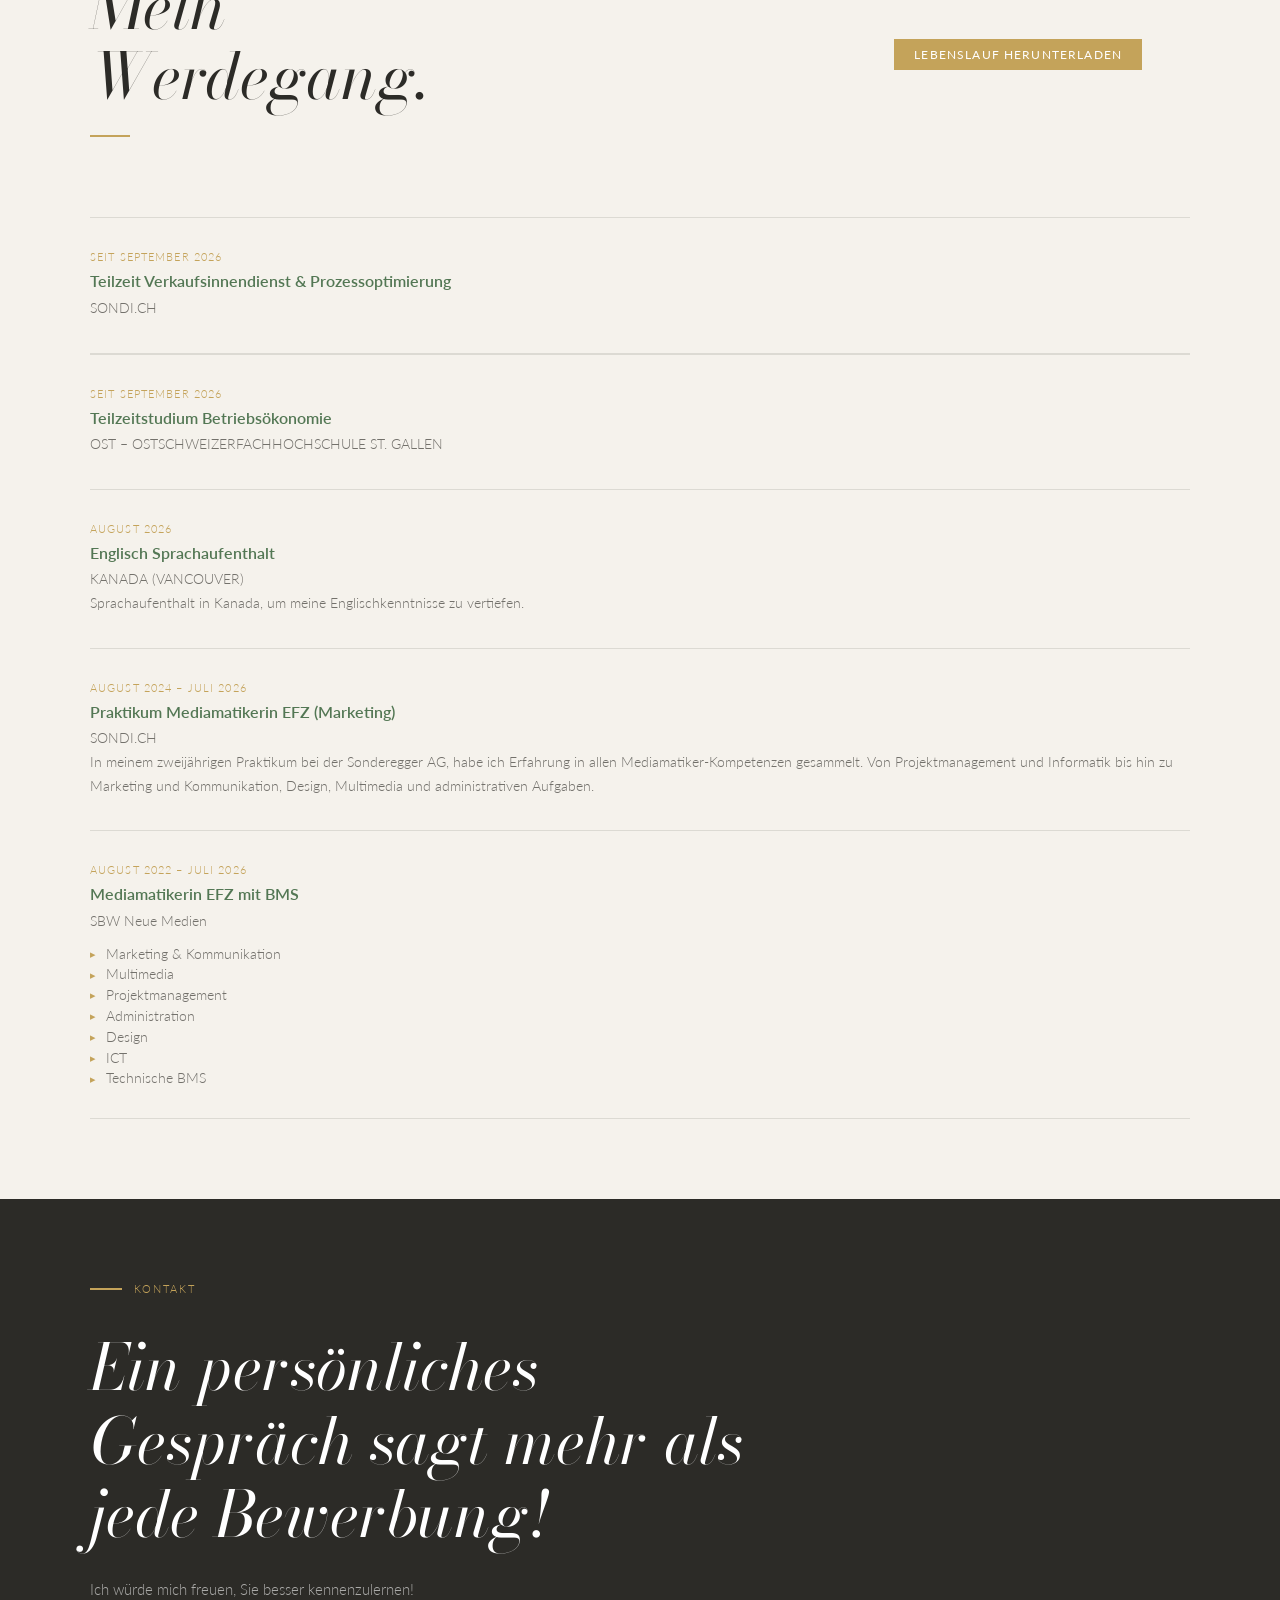
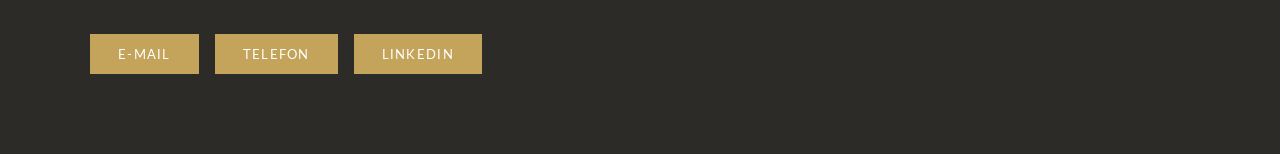
==== commit b275d840: "linkedin" ====
--- a/index.html
+++ b/index.html
@@ -289,8 +289,8 @@
 
     <div class="kontakt-buttons">
       <a href="mailto:jara.haffter@bluewin.ch" class="btn btn-gold">E-Mail</a>
-      <a href="tel:+41789761591" class="btn btn-outline-light">Telefon</a>
-      <a href="https://www.linkedin.com/in/jara-haffter-4aa22a2ba" class="btn btn-outline-light" target="_blank">LinkedIn</a>
+      <a href="tel:+41789761591" class="btn btn-gold">Telefon</a>
+      <a href="https://www.linkedin.com/in/jara-haffter-4aa22a2ba" class="btn btn-gold"" target="_blank">LinkedIn</a>
     </div>
   </div>
 </section>
@@ -419,11 +419,10 @@
             kennenzulernen!
           </p>
           <div class="kontakt-buttons">
-            <a href="mailto:jara.haffter@bluewin.ch" class="btn btn-gold"
-              >E-Mail</a
-            >
-            <a href="tel:+41789761591" class="btn btn-outline-light">Telefon</a>
-          </div>
+      <a href="mailto:jara.haffter@bluewin.ch" class="btn btn-gold">E-Mail</a>
+      <a href="tel:+41789761591" class="btn btn-gold">Telefon</a>
+      <a href="https://www.linkedin.com/in/jara-haffter-4aa22a2ba" class="btn btn-gold"" target="_blank">LinkedIn</a>
+    </div>
         </div>
         <div class="kontakt-image reveal reveal-delay">
          
@@ -546,11 +545,10 @@
             kennenzulernen!
           </p>
           <div class="kontakt-buttons">
-            <a href="mailto:jara.haffter@bluewin.ch" class="btn btn-gold"
-              >E-Mail</a
-            >
-            <a href="tel:+41789761591" class="btn btn-outline-light">Telefon</a>
-          </div>
+      <a href="mailto:jara.haffter@bluewin.ch" class="btn btn-gold">E-Mail</a>
+      <a href="tel:+41789761591" class="btn btn-gold">Telefon</a>
+      <a href="https://www.linkedin.com/in/jara-haffter-4aa22a2ba" class="btn btn-gold"" target="_blank">LinkedIn</a>
+    </div>
         </div>
         <div class="kontakt-image reveal reveal-delay">
          
@@ -687,11 +685,10 @@
             kennenzulernen!
           </p>
           <div class="kontakt-buttons">
-            <a href="mailto:jara.haffter@bluewin.ch" class="btn btn-gold"
-              >E-Mail</a
-            >
-            <a href="tel:+41789761591" class="btn btn-outline-light">Telefon</a>
-          </div>
+      <a href="mailto:jara.haffter@bluewin.ch" class="btn btn-gold">E-Mail</a>
+      <a href="tel:+41789761591" class="btn btn-gold">Telefon</a>
+      <a href="https://www.linkedin.com/in/jara-haffter-4aa22a2ba" class="btn btn-gold"" target="_blank">LinkedIn</a>
+    </div>
         </div>
         <div class="kontakt-image reveal reveal-delay">
          
@@ -789,9 +786,10 @@
       <h2 style="color:var(--white); font-size:clamp(2.5rem, 5vw, 5rem); margin-bottom:1rem;">Ein persönliches Gespräch sagt mehr als jede Bewerbung!</h2>
       <p style="color:rgba(255,255,255,0.6); margin-bottom:2rem;">Ich würde mich freuen, Sie besser kennenzulernen!</p>
       <div class="kontakt-buttons">
-        <a href="mailto:jara.haffter@bluewin.ch" class="btn btn-gold">E-Mail</a>
-        <a href="tel:+41789761591" class="btn btn-outline-light">Telefon</a>
-      </div>
+      <a href="mailto:jara.haffter@bluewin.ch" class="btn btn-gold">E-Mail</a>
+      <a href="tel:+41789761591" class="btn btn-gold">Telefon</a>
+      <a href="https://www.linkedin.com/in/jara-haffter-4aa22a2ba" class="btn btn-gold"" target="_blank">LinkedIn</a>
+    </div>
     </div>
   </section>
 </footer>
